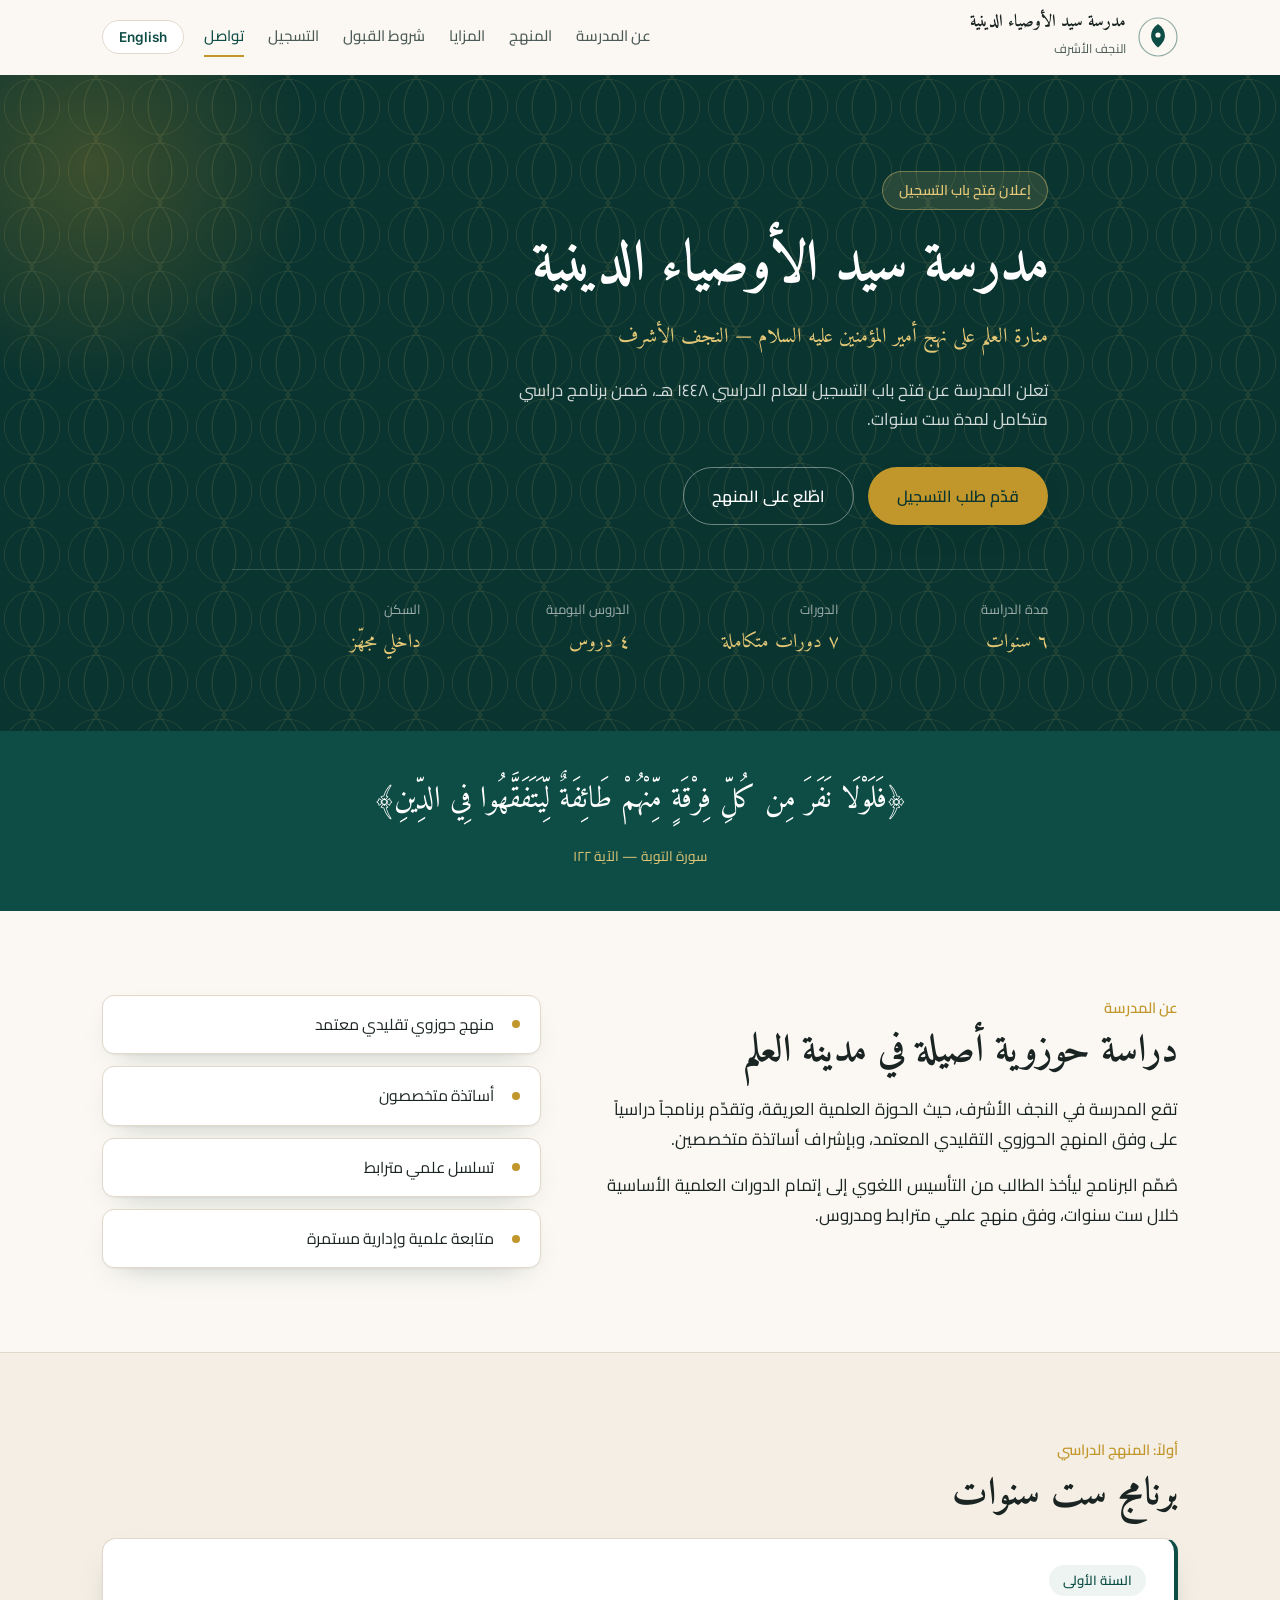
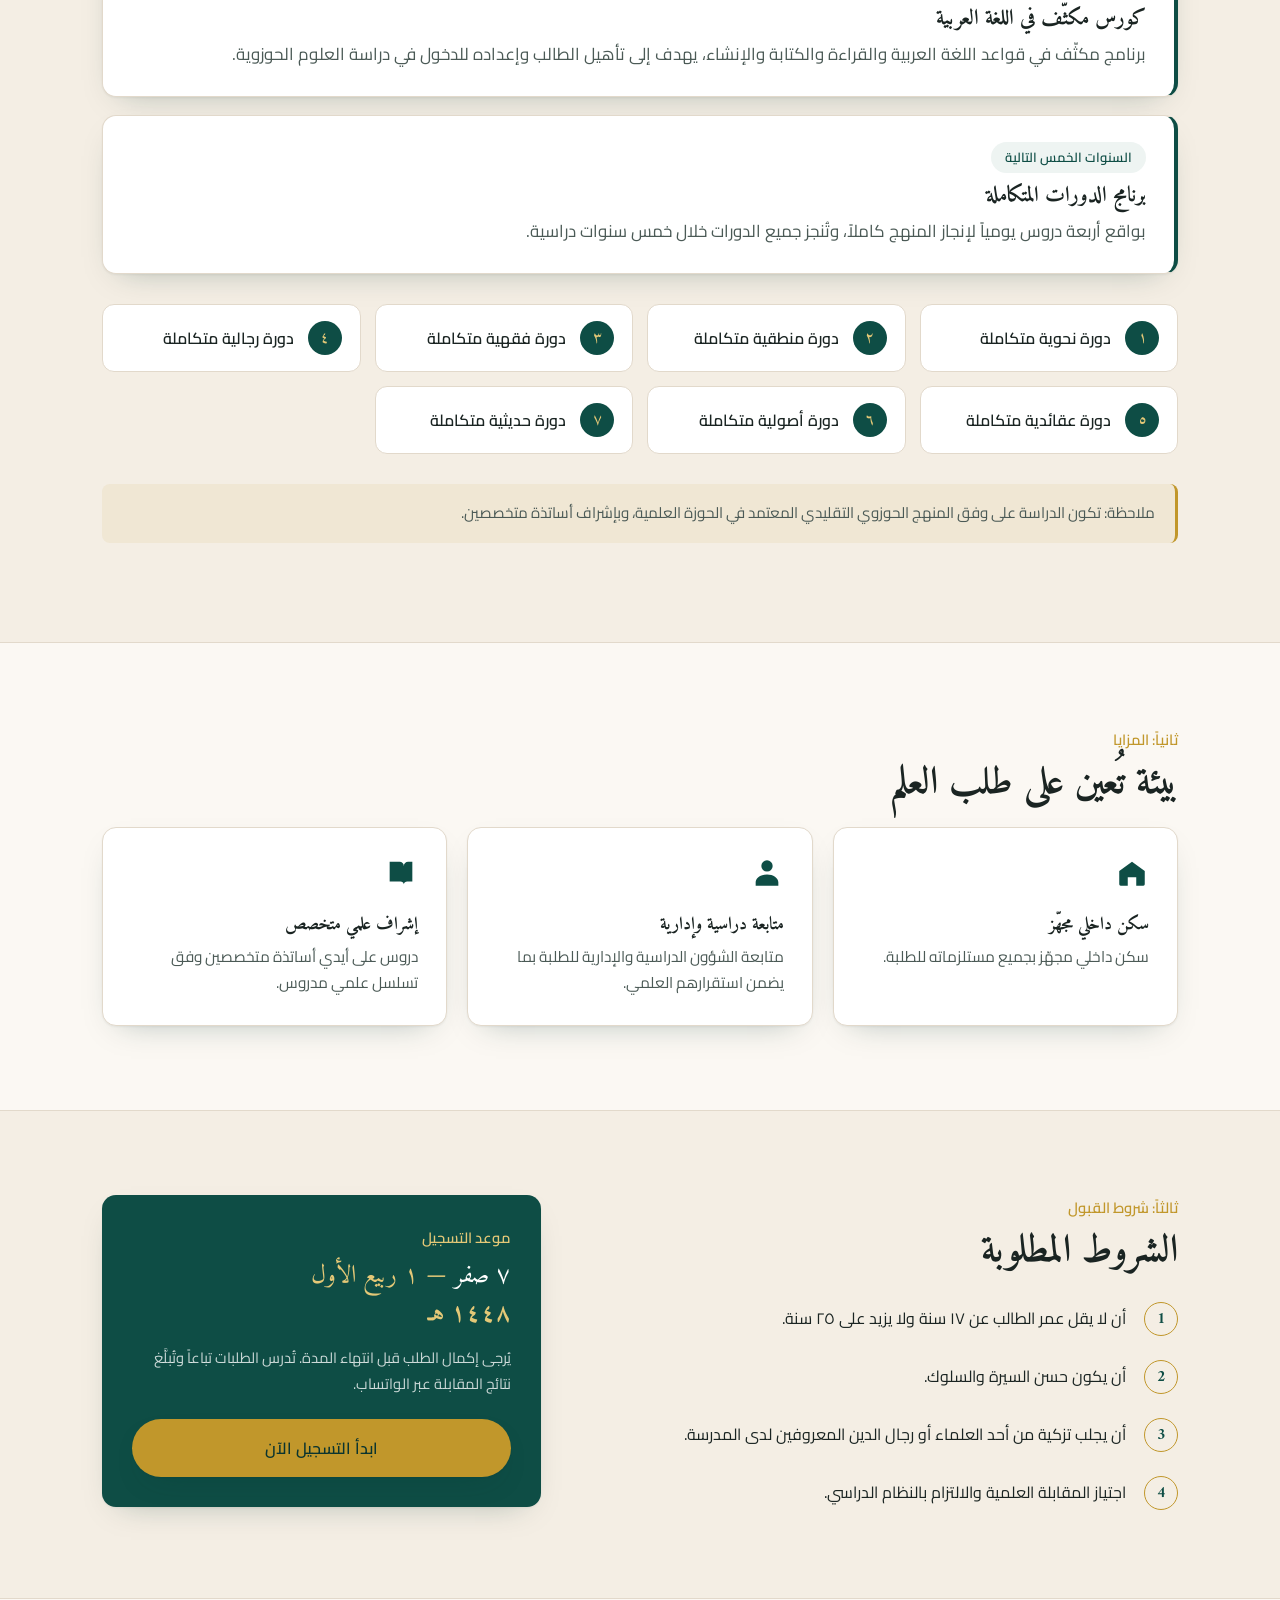
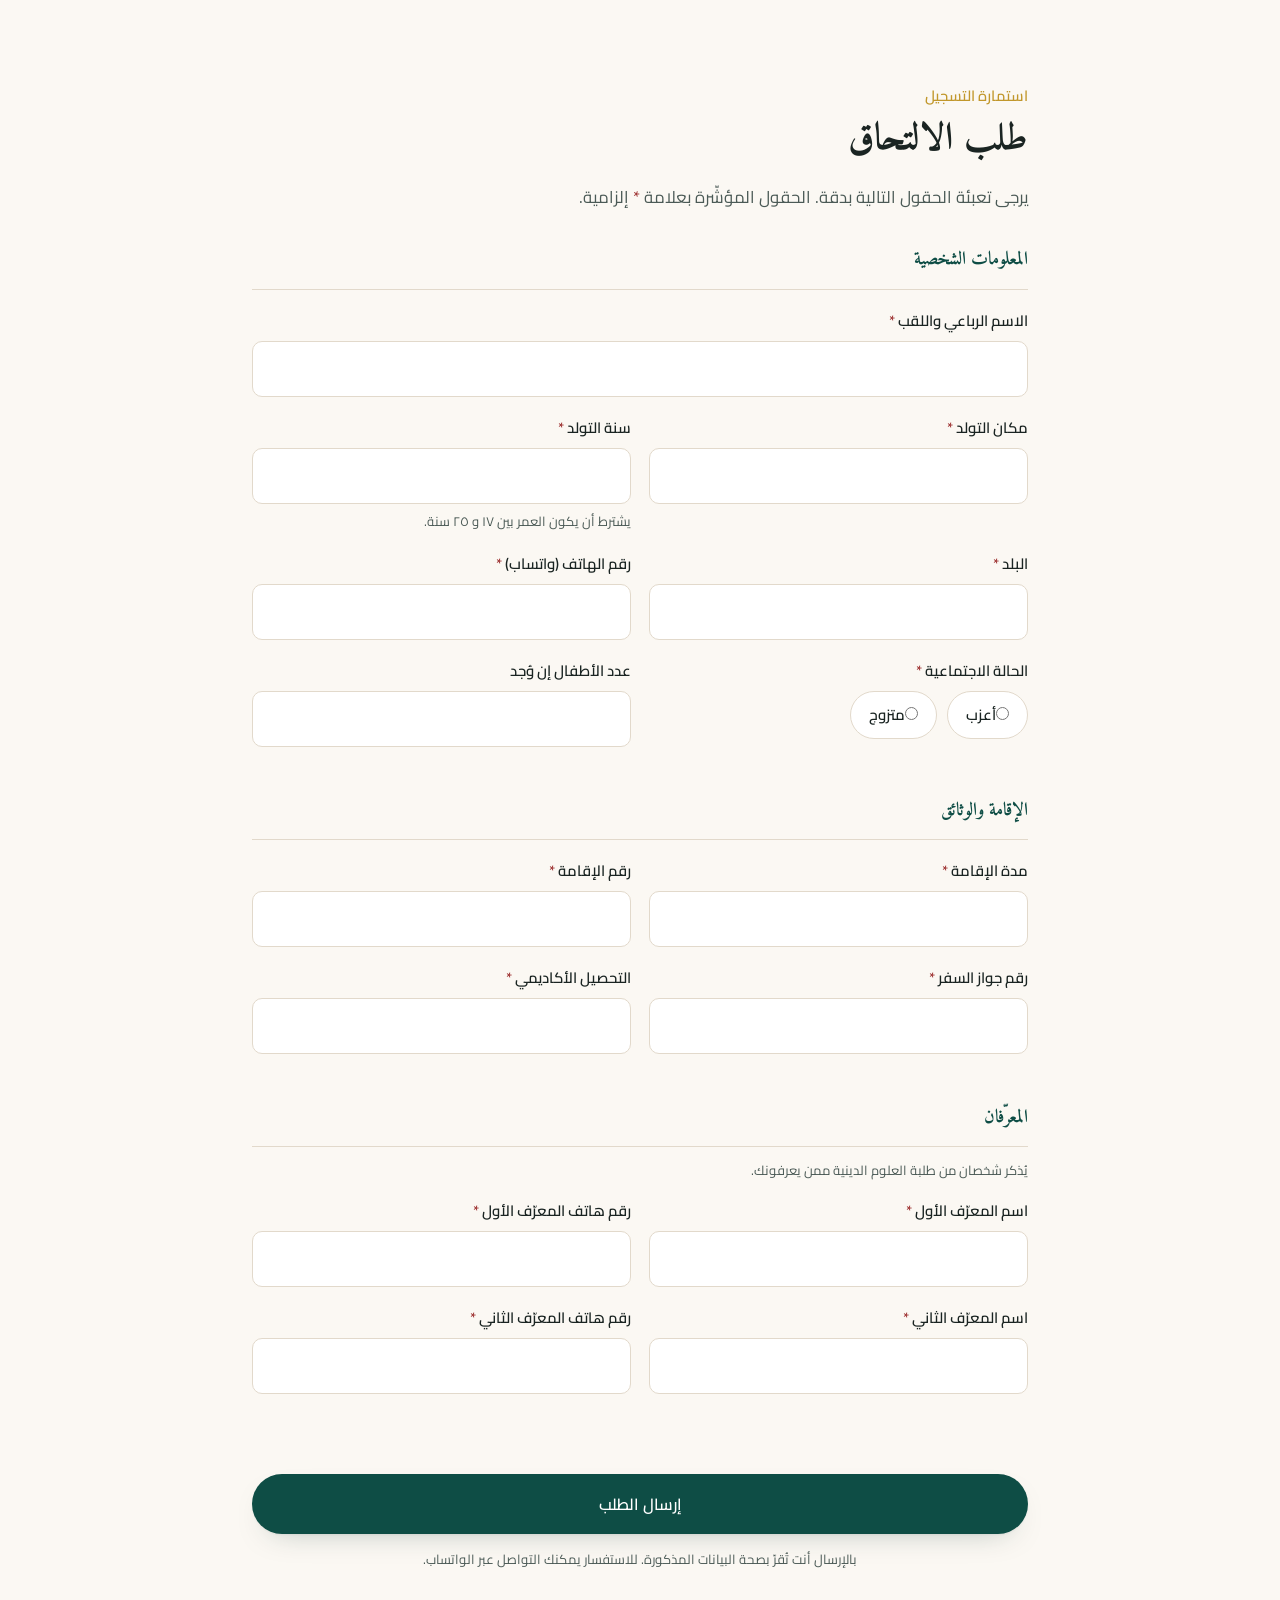
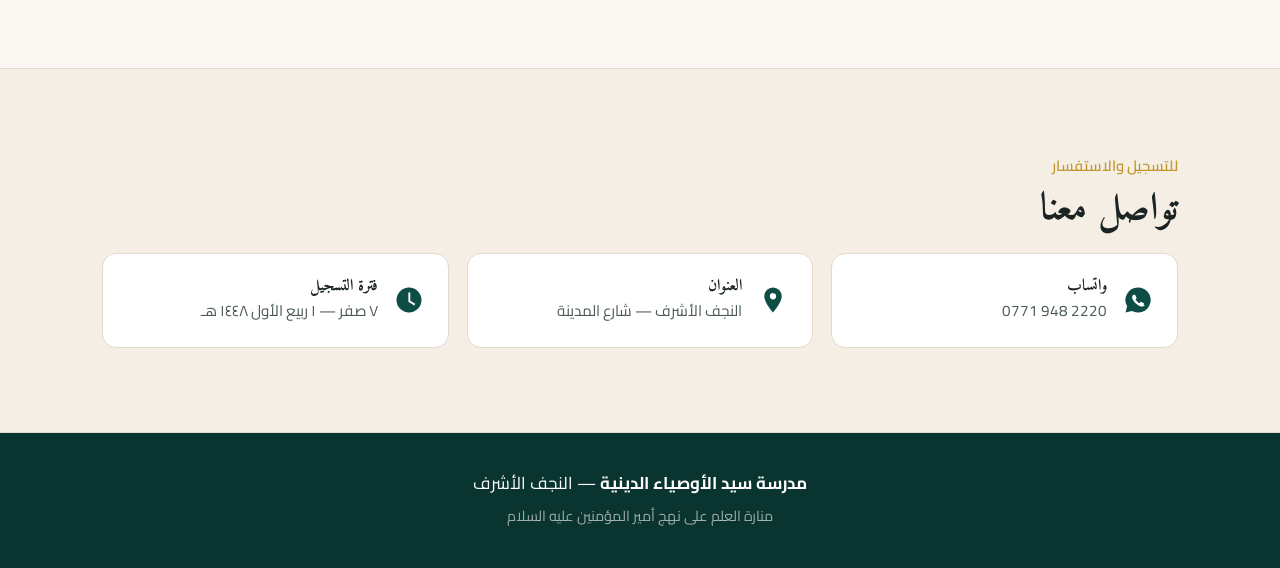
==== index.html @ d54e8b6a "Bilingual site for Sayyid al-Awsiya Religious School Arabic (RTL) by default with an English (LTR) t" ====
<!DOCTYPE html>
<html lang="ar" dir="rtl">
<head>
<meta charset="utf-8">
<meta name="viewport" content="width=device-width, initial-scale=1">
<title>مدرسة سيد الأوصياء الدينية — النجف الأشرف</title>
<meta name="description" content="مدرسة سيد الأوصياء الدينية في النجف الأشرف — فتح باب التسجيل للعام الدراسي 1448 هـ. برنامج حوزوي متكامل لمدة ست سنوات.">
<meta property="og:title" content="مدرسة سيد الأوصياء الدينية — النجف الأشرف">
<meta property="og:description" content="فتح باب التسجيل للعام الدراسي 1448 هـ — برنامج حوزوي متكامل لمدة ست سنوات.">
<meta property="og:type" content="website">
<link rel="icon" href="data:image/svg+xml,%3Csvg xmlns='http://www.w3.org/2000/svg' viewBox='0 0 32 32'%3E%3Crect width='32' height='32' rx='6' fill='%230E4D45'/%3E%3Cpath d='M16 6c3.6 2.4 5.4 5.6 5.4 9.2 0 3.6-2.4 6.6-5.4 8.8-3-2.2-5.4-5.2-5.4-8.8C10.6 11.6 12.4 8.4 16 6z' fill='%23C9A227'/%3E%3C/svg%3E">
<link rel="preconnect" href="https://fonts.googleapis.com">
<link rel="preconnect" href="https://fonts.gstatic.com" crossorigin>
<link href="https://fonts.googleapis.com/css2?family=Amiri:wght@400;700&family=Cairo:wght@300;400;600;700&family=Cormorant+Garamond:wght@400;600;700&family=Inter:wght@300;400;500;600&display=swap" rel="stylesheet">
<link rel="stylesheet" href="assets/styles.css?v=1">
</head>
<body>

<a class="skip-link" href="#main" data-i18n="skip">تخطي إلى المحتوى</a>

<header class="site-header" id="siteHeader">
  <div class="wrap header-inner">
    <a class="brand" href="#top">
      <span class="brand-mark" aria-hidden="true">
        <svg viewBox="0 0 40 40" width="40" height="40"><circle cx="20" cy="20" r="19" fill="none" stroke="currentColor" stroke-width="1.2" opacity=".45"/><path d="M20 7c4.6 3.1 6.9 7.2 6.9 11.8S23.8 27.3 20 30.4c-3.8-3.1-6.9-6.9-6.9-11.6S15.4 10.1 20 7z" fill="currentColor"/><circle cx="20" cy="18" r="2.6" fill="var(--paper)"/></svg>
      </span>
      <span class="brand-text">
        <strong data-i18n="brand">مدرسة سيد الأوصياء الدينية</strong>
        <small data-i18n="brandSub">النجف الأشرف</small>
      </span>
    </a>

    <nav class="site-nav" aria-label="Main">
      <a href="#about" data-i18n="navAbout">عن المدرسة</a>
      <a href="#curriculum" data-i18n="navCurriculum">المنهج</a>
      <a href="#features" data-i18n="navFeatures">المزايا</a>
      <a href="#admission" data-i18n="navAdmission">شروط القبول</a>
      <a href="#apply" data-i18n="navApply">التسجيل</a>
      <a href="#contact" data-i18n="navContact">تواصل</a>
    </nav>

    <div class="header-actions">
      <button id="langToggle" class="lang-toggle" type="button" aria-label="Switch language">English</button>
      <button id="navToggle" class="nav-toggle" type="button" aria-label="Menu" aria-expanded="false">
        <span></span><span></span><span></span>
      </button>
    </div>
  </div>
</header>

<main id="main">

  <!-- ── Hero ─────────────────────────────────────────── -->
  <section class="hero" id="top">
    <div class="hero-pattern" aria-hidden="true"></div>
    <div class="wrap hero-inner">
      <p class="eyebrow" data-i18n="heroEyebrow">إعلان فتح باب التسجيل</p>
      <h1 data-i18n="heroTitle">مدرسة سيد الأوصياء الدينية</h1>
      <p class="hero-sub" data-i18n="heroSub">منارة العلم على نهج أمير المؤمنين عليه السلام — النجف الأشرف</p>
      <p class="hero-lede" data-i18n="heroLede">تعلن المدرسة عن فتح باب التسجيل للعام الدراسي 1448 هـ، ضمن برنامج دراسي متكامل لمدة ست سنوات.</p>
      <div class="hero-cta">
        <a class="btn btn-primary" href="#apply" data-i18n="ctaApply">قدّم طلب التسجيل</a>
        <a class="btn btn-ghost" href="#curriculum" data-i18n="ctaCurriculum">اطّلع على المنهج</a>
      </div>
      <dl class="hero-facts">
        <div><dt data-i18n="factYearsLabel">مدة الدراسة</dt><dd data-i18n="factYears">٦ سنوات</dd></div>
        <div><dt data-i18n="factCoursesLabel">الدورات</dt><dd data-i18n="factCourses">٧ دورات متكاملة</dd></div>
        <div><dt data-i18n="factLessonsLabel">الدروس اليومية</dt><dd data-i18n="factLessons">٤ دروس</dd></div>
        <div><dt data-i18n="factHousingLabel">السكن</dt><dd data-i18n="factHousing">داخلي مجهّز</dd></div>
      </dl>
    </div>
  </section>

  <!-- ── Verse ────────────────────────────────────────── -->
  <section class="verse">
    <div class="wrap">
      <blockquote>
        <p class="ayah" dir="rtl" lang="ar">﴿فَلَوْلَا نَفَرَ مِن كُلِّ فِرْقَةٍ مِّنْهُمْ طَائِفَةٌ لِّيَتَفَقَّهُوا فِي الدِّينِ﴾</p>
        <p class="ayah-trans" data-i18n="verseTrans"></p>
        <cite data-i18n="verseCite">سورة التوبة — الآية ١٢٢</cite>
      </blockquote>
    </div>
  </section>

  <!-- ── About ────────────────────────────────────────── -->
  <section id="about" class="section">
    <div class="wrap grid-2">
      <div>
        <p class="section-eyebrow" data-i18n="aboutEyebrow">عن المدرسة</p>
        <h2 data-i18n="aboutTitle">دراسة حوزوية أصيلة في مدينة العلم</h2>
        <p data-i18n="aboutP1">تقع المدرسة في النجف الأشرف، حيث الحوزة العلمية العريقة، وتقدّم برنامجاً دراسياً على وفق المنهج الحوزوي التقليدي المعتمد، وبإشراف أساتذة متخصصين.</p>
        <p data-i18n="aboutP2">صُمّم البرنامج ليأخذ الطالب من التأسيس اللغوي إلى إتمام الدورات العلمية الأساسية خلال ست سنوات، وفق منهج علمي مترابط ومدروس.</p>
      </div>
      <ul class="pill-list">
        <li data-i18n="aboutPill1">منهج حوزوي تقليدي معتمد</li>
        <li data-i18n="aboutPill2">أساتذة متخصصون</li>
        <li data-i18n="aboutPill3">تسلسل علمي مترابط</li>
        <li data-i18n="aboutPill4">متابعة علمية وإدارية مستمرة</li>
      </ul>
    </div>
  </section>

  <!-- ── Curriculum ───────────────────────────────────── -->
  <section id="curriculum" class="section section-alt">
    <div class="wrap">
      <p class="section-eyebrow" data-i18n="currEyebrow">أولاً: المنهج الدراسي</p>
      <h2 data-i18n="currTitle">برنامج ست سنوات</h2>

      <div class="year-card">
        <span class="year-badge" data-i18n="year1Badge">السنة الأولى</span>
        <h3 data-i18n="year1Title">كورس مكثّف في اللغة العربية</h3>
        <p data-i18n="year1Body">برنامج مكثّف في قواعد اللغة العربية والقراءة والكتابة والإنشاء، يهدف إلى تأهيل الطالب وإعداده للدخول في دراسة العلوم الحوزوية.</p>
      </div>

      <div class="year-card">
        <span class="year-badge" data-i18n="year25Badge">السنوات الخمس التالية</span>
        <h3 data-i18n="year25Title">برنامج الدورات المتكاملة</h3>
        <p data-i18n="year25Body">بواقع أربعة دروس يومياً لإنجاز المنهج كاملاً، وتُنجز جميع الدورات خلال خمس سنوات دراسية.</p>
      </div>

      <ol class="course-grid">
        <li><span class="num">١</span><h4 data-i18n="course1">دورة نحوية متكاملة</h4></li>
        <li><span class="num">٢</span><h4 data-i18n="course2">دورة منطقية متكاملة</h4></li>
        <li><span class="num">٣</span><h4 data-i18n="course3">دورة فقهية متكاملة</h4></li>
        <li><span class="num">٤</span><h4 data-i18n="course4">دورة رجالية متكاملة</h4></li>
        <li><span class="num">٥</span><h4 data-i18n="course5">دورة عقائدية متكاملة</h4></li>
        <li><span class="num">٦</span><h4 data-i18n="course6">دورة أصولية متكاملة</h4></li>
        <li><span class="num">٧</span><h4 data-i18n="course7">دورة حديثية متكاملة</h4></li>
      </ol>

      <p class="note" data-i18n="currNote">ملاحظة: تكون الدراسة على وفق المنهج الحوزوي التقليدي المعتمد في الحوزة العلمية، وبإشراف أساتذة متخصصين.</p>
    </div>
  </section>

  <!-- ── Features ─────────────────────────────────────── -->
  <section id="features" class="section">
    <div class="wrap">
      <p class="section-eyebrow" data-i18n="featEyebrow">ثانياً: المزايا</p>
      <h2 data-i18n="featTitle">بيئة تُعين على طلب العلم</h2>
      <div class="feature-grid">
        <article class="feature">
          <svg viewBox="0 0 24 24" aria-hidden="true"><path d="M3 10.5 12 4l9 6.5V20a1 1 0 0 1-1 1h-5v-6H9v6H4a1 1 0 0 1-1-1z"/></svg>
          <h3 data-i18n="feat1Title">سكن داخلي مجهّز</h3>
          <p data-i18n="feat1Body">سكن داخلي مجهّز بجميع مستلزماته للطلبة.</p>
        </article>
        <article class="feature">
          <svg viewBox="0 0 24 24" aria-hidden="true"><path d="M12 3a4 4 0 1 1 0 8 4 4 0 0 1 0-8zm0 10c4.4 0 8 2.5 8 5.5V21H4v-2.5C4 15.5 7.6 13 12 13z"/></svg>
          <h3 data-i18n="feat2Title">متابعة دراسية وإدارية</h3>
          <p data-i18n="feat2Body">متابعة الشؤون الدراسية والإدارية للطلبة بما يضمن استقرارهم العلمي.</p>
        </article>
        <article class="feature">
          <svg viewBox="0 0 24 24" aria-hidden="true"><path d="M4 4h7a3 3 0 0 1 3 3v13a2.5 2.5 0 0 0-2.5-2H4zm16 0h-3a3 3 0 0 0-3 3v13a2.5 2.5 0 0 1 2.5-2H20z"/></svg>
          <h3 data-i18n="feat3Title">إشراف علمي متخصص</h3>
          <p data-i18n="feat3Body">دروس على أيدي أساتذة متخصصين وفق تسلسل علمي مدروس.</p>
        </article>
      </div>
    </div>
  </section>

  <!-- ── Admission ────────────────────────────────────── -->
  <section id="admission" class="section section-alt">
    <div class="wrap grid-2">
      <div>
        <p class="section-eyebrow" data-i18n="admEyebrow">ثالثاً: شروط القبول</p>
        <h2 data-i18n="admTitle">الشروط المطلوبة</h2>
        <ol class="req-list">
          <li data-i18n="req1">أن لا يقل عمر الطالب عن ١٧ سنة ولا يزيد على ٢٥ سنة.</li>
          <li data-i18n="req2">أن يكون حسن السيرة والسلوك.</li>
          <li data-i18n="req3">أن يجلب تزكية من أحد العلماء أو رجال الدين المعروفين لدى المدرسة.</li>
          <li data-i18n="req4">اجتياز المقابلة العلمية والالتزام بالنظام الدراسي.</li>
        </ol>
      </div>
      <aside class="date-card">
        <p class="section-eyebrow" data-i18n="dateEyebrow">موعد التسجيل</p>
        <p class="date-range"><span data-i18n="dateFrom">٧ صفر</span> <em data-i18n="dateTo">— ١ ربيع الأول</em> <strong data-i18n="dateYear">١٤٤٨ هـ</strong></p>
        <p class="date-note" data-i18n="dateNote">يُرجى إكمال الطلب قبل انتهاء المدة. تُدرس الطلبات تباعاً وتُبلَّغ نتائج المقابلة عبر الواتساب.</p>
        <a class="btn btn-primary btn-block" href="#apply" data-i18n="ctaApply2">ابدأ التسجيل الآن</a>
      </aside>
    </div>
  </section>

  <!-- ── Apply ────────────────────────────────────────── -->
  <section id="apply" class="section">
    <div class="wrap narrow">
      <p class="section-eyebrow" data-i18n="applyEyebrow">استمارة التسجيل</p>
      <h2 data-i18n="applyTitle">طلب الالتحاق</h2>
      <p class="lede" data-i18n="applyLede">يرجى تعبئة الحقول التالية بدقة. الحقول المؤشّرة بعلامة <span aria-hidden="true">*</span> إلزامية.</p>

      <form id="applyForm" novalidate>
        <fieldset>
          <legend data-i18n="fsPersonal">المعلومات الشخصية</legend>
          <div class="field">
            <label for="f_name" data-i18n="lblName">الاسم الرباعي واللقب <span class="req">*</span></label>
            <input id="f_name" name="entry.1626171286" type="text" required autocomplete="name">
            <p class="err" data-err></p>
          </div>
          <div class="row">
            <div class="field">
              <label for="f_birthplace" data-i18n="lblBirthplace">مكان التولد <span class="req">*</span></label>
              <input id="f_birthplace" name="entry.615586237" type="text" required>
              <p class="err" data-err></p>
            </div>
            <div class="field">
              <label for="f_birthyear" data-i18n="lblBirthyear">سنة التولد <span class="req">*</span></label>
              <input id="f_birthyear" name="entry.1002684952" type="text" inputmode="numeric" required>
              <p class="hint" data-i18n="hintAge">يشترط أن يكون العمر بين ١٧ و ٢٥ سنة.</p>
              <p class="err" data-err></p>
            </div>
          </div>
          <div class="row">
            <div class="field">
              <label for="f_country" data-i18n="lblCountry">البلد <span class="req">*</span></label>
              <input id="f_country" name="entry.1969650934" type="text" required autocomplete="country-name">
              <p class="err" data-err></p>
            </div>
            <div class="field">
              <label for="f_phone" data-i18n="lblPhone">رقم الهاتف (واتساب) <span class="req">*</span></label>
              <input id="f_phone" name="entry.1898730539" type="tel" required autocomplete="tel" dir="ltr">
              <p class="err" data-err></p>
            </div>
          </div>
          <div class="row">
            <div class="field">
              <span class="label" data-i18n="lblMarital">الحالة الاجتماعية <span class="req">*</span></span>
              <div class="choices" role="radiogroup" aria-labelledby="f_marital_lbl">
                <label class="choice"><input type="radio" name="entry.1906618117" value="اعزب" required><span data-i18n="optSingle">أعزب</span></label>
                <label class="choice"><input type="radio" name="entry.1906618117" value="متزوج"><span data-i18n="optMarried">متزوج</span></label>
              </div>
              <p class="err" data-err></p>
            </div>
            <div class="field">
              <label for="f_children" data-i18n="lblChildren">عدد الأطفال إن وُجد</label>
              <input id="f_children" name="entry.457932636" type="text" inputmode="numeric">
            </div>
          </div>
        </fieldset>

        <fieldset>
          <legend data-i18n="fsResidence">الإقامة والوثائق</legend>
          <div class="row">
            <div class="field">
              <label for="f_resdur" data-i18n="lblResDuration">مدة الإقامة <span class="req">*</span></label>
              <input id="f_resdur" name="entry.792268296" type="text" required>
              <p class="err" data-err></p>
            </div>
            <div class="field">
              <label for="f_resnum" data-i18n="lblResNumber">رقم الإقامة <span class="req">*</span></label>
              <input id="f_resnum" name="entry.1139343288" type="text" required dir="ltr">
              <p class="err" data-err></p>
            </div>
          </div>
          <div class="row">
            <div class="field">
              <label for="f_passport" data-i18n="lblPassport">رقم جواز السفر <span class="req">*</span></label>
              <input id="f_passport" name="entry.1068263183" type="text" required dir="ltr">
              <p class="err" data-err></p>
            </div>
            <div class="field">
              <label for="f_academic" data-i18n="lblAcademic">التحصيل الأكاديمي <span class="req">*</span></label>
              <input id="f_academic" name="entry.2005157771" type="text" required>
              <p class="err" data-err></p>
            </div>
          </div>
        </fieldset>

        <fieldset>
          <legend data-i18n="fsRefs">المعرّفان</legend>
          <p class="hint block" data-i18n="refsHint">يُذكر شخصان من طلبة العلوم الدينية ممن يعرفونك.</p>
          <div class="row">
            <div class="field">
              <label for="f_ref1" data-i18n="lblRef1">اسم المعرّف الأول <span class="req">*</span></label>
              <input id="f_ref1" name="entry.68488186" type="text" required>
              <p class="err" data-err></p>
            </div>
            <div class="field">
              <label for="f_ref1p" data-i18n="lblRef1Phone">رقم هاتف المعرّف الأول <span class="req">*</span></label>
              <input id="f_ref1p" name="entry.569017037" type="tel" required dir="ltr">
              <p class="err" data-err></p>
            </div>
          </div>
          <div class="row">
            <div class="field">
              <label for="f_ref2" data-i18n="lblRef2">اسم المعرّف الثاني <span class="req">*</span></label>
              <input id="f_ref2" name="entry.1679801755" type="text" required>
              <p class="err" data-err></p>
            </div>
            <div class="field">
              <label for="f_ref2p" data-i18n="lblRef2Phone">رقم هاتف المعرّف الثاني <span class="req">*</span></label>
              <input id="f_ref2p" name="entry.1694902936" type="tel" required dir="ltr">
              <p class="err" data-err></p>
            </div>
          </div>
        </fieldset>

        <p class="form-status" id="formStatus" role="status" aria-live="polite"></p>
        <button class="btn btn-primary btn-block" type="submit" id="submitBtn" data-i18n="submit">إرسال الطلب</button>
        <p class="fine" data-i18n="formFine">بالإرسال أنت تُقرّ بصحة البيانات المذكورة. للاستفسار يمكنك التواصل عبر الواتساب.</p>
      </form>

      <div class="success-card" id="successCard" hidden>
        <svg viewBox="0 0 24 24" aria-hidden="true"><path d="M9 16.2 4.8 12l-1.4 1.4L9 19 21 7l-1.4-1.4z"/></svg>
        <h3 data-i18n="successTitle">تم استلام طلبك</h3>
        <p data-i18n="successBody">شكراً لك. سيتم التواصل معك عبر الواتساب بخصوص موعد المقابلة العلمية.</p>
        <a class="btn btn-ghost" id="againBtn" href="#apply" data-i18n="successAgain">إرسال طلب آخر</a>
      </div>
    </div>
  </section>

  <!-- ── Contact ──────────────────────────────────────── -->
  <section id="contact" class="section section-alt">
    <div class="wrap">
      <p class="section-eyebrow" data-i18n="contactEyebrow">للتسجيل والاستفسار</p>
      <h2 data-i18n="contactTitle">تواصل معنا</h2>
      <div class="contact-grid">
        <a class="contact-card" href="https://wa.me/9647719482220" target="_blank" rel="noopener">
          <svg viewBox="0 0 24 24" aria-hidden="true"><path d="M12 2a10 10 0 0 0-8.7 15L2 22l5.2-1.3A10 10 0 1 0 12 2zm5.5 14c-.2.6-1.2 1.2-1.7 1.2-.5.1-1 .1-1.6-.1a12 12 0 0 1-6.4-5.6c-.5-.9-.5-1.7-.4-2.3.1-.5.5-1 .8-1.2.2-.2.5-.2.7-.2h.5c.2 0 .4 0 .6.5l.8 1.8c.1.2 0 .4-.1.6l-.4.5c-.1.2-.3.3-.1.6.6 1 1.5 1.9 2.6 2.5.3.2.5.1.6 0l.6-.7c.2-.2.3-.2.6-.1l1.7.8c.3.1.4.3.4.5s0 .8-.2 1.2z"/></svg>
          <div>
            <h3 data-i18n="contactWaTitle">واتساب</h3>
            <p dir="ltr">0771 948 2220</p>
          </div>
        </a>
        <div class="contact-card">
          <svg viewBox="0 0 24 24" aria-hidden="true"><path d="M12 2a7 7 0 0 0-7 7c0 5 7 13 7 13s7-8 7-13a7 7 0 0 0-7-7zm0 9.5A2.5 2.5 0 1 1 12 6.5a2.5 2.5 0 0 1 0 5z"/></svg>
          <div>
            <h3 data-i18n="contactAddrTitle">العنوان</h3>
            <p data-i18n="contactAddr">النجف الأشرف — شارع المدينة</p>
          </div>
        </div>
        <div class="contact-card">
          <svg viewBox="0 0 24 24" aria-hidden="true"><path d="M12 2a10 10 0 1 0 0 20 10 10 0 0 0 0-20zm1 10.6 4 2.4-.8 1.3-4.7-2.8V6h1.5z"/></svg>
          <div>
            <h3 data-i18n="contactHoursTitle">فترة التسجيل</h3>
            <p data-i18n="contactHours">٧ صفر — ١ ربيع الأول ١٤٤٨ هـ</p>
          </div>
        </div>
      </div>
    </div>
  </section>
</main>

<footer class="site-footer">
  <div class="wrap footer-inner">
    <p><strong data-i18n="brand">مدرسة سيد الأوصياء الدينية</strong> — <span data-i18n="brandSub">النجف الأشرف</span></p>
    <p class="muted" data-i18n="footerNote">منارة العلم على نهج أمير المؤمنين عليه السلام</p>
  </div>
</footer>

<script src="assets/i18n.js?v=1"></script>
<script src="assets/app.js?v=1"></script>
</body>
</html>
---- assets/styles.css ----
/* ── Tokens ─────────────────────────────────────────── */
:root{
  --green-900:#0A342F;
  --green-800:#0E4D45;
  --green-700:#146055;
  --green-50:#EEF4F2;
  --gold:#C1972B;
  --gold-soft:#E4C877;
  --paper:#FBF8F3;
  --paper-2:#F4EEE4;
  --ink:#1A2422;
  --ink-2:#4B5A56;
  --line:#E2D9CB;
  --danger:#9B2C2C;

  --wrap:1120px;
  --radius:14px;
  --shadow:0 1px 2px rgba(26,36,34,.05),0 12px 32px -18px rgba(10,52,47,.35);

  --font-ar-display:'Amiri',Georgia,serif;
  --font-ar-body:'Cairo',system-ui,sans-serif;
  --font-en-display:'Cormorant Garamond',Georgia,serif;
  --font-en-body:'Inter',system-ui,sans-serif;

  --font-display:var(--font-ar-display);
  --font-body:var(--font-ar-body);
}
html[lang="en"]{ --font-display:var(--font-en-display); --font-body:var(--font-en-body); }

*,*::before,*::after{ box-sizing:border-box; }
html{ scroll-behavior:smooth; scroll-padding-top:86px; }
body{
  margin:0; background:var(--paper); color:var(--ink);
  font-family:var(--font-body); font-size:17px; line-height:1.75;
  -webkit-font-smoothing:antialiased;
}
html[lang="en"] body{ font-size:16.5px; line-height:1.7; }
img,svg{ max-width:100%; }
h1,h2,h3,h4{ font-family:var(--font-display); line-height:1.25; margin:0 0 .5em; font-weight:700; }
h1{ font-size:clamp(2.1rem,5.2vw,3.6rem); letter-spacing:-.01em; }
h2{ font-size:clamp(1.6rem,3.4vw,2.4rem); }
h3{ font-size:1.2rem; }
p{ margin:0 0 1em; }
a{ color:var(--green-700); }

.wrap{ width:100%; max-width:var(--wrap); margin-inline:auto; padding-inline:22px; }
.wrap.narrow{ max-width:820px; }
.section{ padding:84px 0; }
.section-alt{ background:var(--paper-2); border-block:1px solid var(--line); }
.grid-2{ display:grid; gap:44px; grid-template-columns:1.15fr .85fr; align-items:start; }
.skip-link{ position:absolute; inset-inline-start:-9999px; }
.skip-link:focus{ inset-inline-start:12px; top:12px; background:#fff; padding:10px 16px; z-index:99; border-radius:8px; }

.section-eyebrow{
  font-size:.78rem; letter-spacing:.14em; text-transform:uppercase;
  color:var(--gold); font-weight:600; margin-bottom:.5em;
}
html[dir="rtl"] .section-eyebrow{ letter-spacing:0; font-size:.92rem; text-transform:none; }
.lede{ font-size:1.05rem; color:var(--ink-2); }
.note{
  margin-top:30px; padding:16px 20px; background:rgba(193,151,43,.09);
  border-inline-start:3px solid var(--gold); border-radius:8px;
  font-size:.95rem; color:var(--ink-2);
}

/* ── Buttons ────────────────────────────────────────── */
.btn{
  display:inline-flex; align-items:center; justify-content:center; gap:8px;
  padding:14px 28px; border-radius:999px; border:1px solid transparent;
  font-family:var(--font-body); font-size:1rem; font-weight:600;
  text-decoration:none; cursor:pointer; transition:.18s ease;
}
.btn-primary{ background:var(--green-800); color:#fff; box-shadow:var(--shadow); }
.btn-primary:hover{ background:var(--green-700); transform:translateY(-1px); }
.btn-ghost{ border-color:var(--green-800); color:var(--green-800); background:transparent; }
.btn-ghost:hover{ background:var(--green-800); color:#fff; }
.btn-block{ width:100%; }
.btn:disabled{ opacity:.6; cursor:not-allowed; transform:none; }

/* ── Header ─────────────────────────────────────────── */
.site-header{
  position:sticky; top:0; z-index:50;
  background:rgba(251,248,243,.9); backdrop-filter:blur(12px);
  border-bottom:1px solid transparent; transition:.25s ease;
}
.site-header.scrolled{ border-bottom-color:var(--line); box-shadow:0 8px 24px -20px rgba(10,52,47,.5); }
.header-inner{ display:flex; align-items:center; gap:20px; min-height:74px; }
.brand{ display:flex; align-items:center; gap:12px; text-decoration:none; color:var(--green-800); }
.brand-mark{ display:grid; place-items:center; flex:none; }
.brand-text strong{ display:block; font-family:var(--font-display); font-size:1.06rem; color:var(--ink); line-height:1.3; }
.brand-text small{ color:var(--ink-2); font-size:.78rem; }

.site-nav{ display:flex; gap:24px; margin-inline-start:auto; }
.site-nav a{
  color:var(--ink-2); text-decoration:none; font-size:.94rem; font-weight:500;
  padding:6px 0; border-bottom:2px solid transparent; transition:.15s;
}
.site-nav a:hover,.site-nav a.active{ color:var(--green-800); border-bottom-color:var(--gold); }

.header-actions{ display:flex; align-items:center; gap:10px; }
.lang-toggle{
  border:1px solid var(--line); background:#fff; color:var(--green-800);
  padding:8px 16px; border-radius:999px; cursor:pointer; font-weight:600;
  font-size:.85rem; font-family:var(--font-en-body); transition:.15s;
}
.lang-toggle:hover{ border-color:var(--green-800); background:var(--green-50); }
.nav-toggle{ display:none; flex-direction:column; gap:5px; background:none; border:0; padding:8px; cursor:pointer; }
.nav-toggle span{ width:22px; height:2px; background:var(--ink); border-radius:2px; transition:.2s; }

/* ── Hero ───────────────────────────────────────────── */
.hero{ position:relative; overflow:hidden; background:var(--green-900); color:#fff; padding:96px 0 72px; }
.hero-pattern{
  position:absolute; inset:0; opacity:.14; pointer-events:none;
  background-image:
    radial-gradient(circle at 50% 50%, transparent 60%, var(--gold-soft) 61%, transparent 63%),
    radial-gradient(circle at 0% 50%, transparent 60%, var(--gold-soft) 61%, transparent 63%),
    radial-gradient(circle at 100% 50%, transparent 60%, var(--gold-soft) 61%, transparent 63%);
  background-size:64px 64px;
}
.hero::after{
  content:""; position:absolute; inset-inline-end:-140px; top:-140px;
  width:460px; height:460px; border-radius:50%;
  background:radial-gradient(circle, rgba(193,151,43,.28), transparent 68%);
}
.hero-inner{ position:relative; z-index:1; max-width:860px; }
.eyebrow{
  display:inline-block; padding:6px 16px; border-radius:999px;
  background:rgba(228,200,119,.14); border:1px solid rgba(228,200,119,.4);
  color:var(--gold-soft); font-size:.88rem; font-weight:600; margin-bottom:20px;
}
.hero h1{ color:#fff; margin-bottom:.3em; }
.hero-sub{ font-size:clamp(1.05rem,2.2vw,1.3rem); color:var(--gold-soft); font-family:var(--font-display); margin-bottom:1em; }
.hero-lede{ font-size:1.05rem; color:rgba(255,255,255,.82); max-width:62ch; }
.hero-cta{ display:flex; flex-wrap:wrap; gap:14px; margin:32px 0 44px; }
.hero .btn-primary{ background:var(--gold); color:var(--green-900); }
.hero .btn-primary:hover{ background:var(--gold-soft); }
.hero .btn-ghost{ border-color:rgba(255,255,255,.4); color:#fff; }
.hero .btn-ghost:hover{ background:#fff; color:var(--green-900); border-color:#fff; }

.hero-facts{ display:grid; grid-template-columns:repeat(4,1fr); gap:20px; margin:0; padding-top:28px; border-top:1px solid rgba(255,255,255,.16); }
.hero-facts div{ min-width:0; }
.hero-facts dt{ font-size:.82rem; color:rgba(255,255,255,.6); margin-bottom:4px; }
.hero-facts dd{ margin:0; font-family:var(--font-display); font-size:1.22rem; color:var(--gold-soft); }

/* ── Verse ──────────────────────────────────────────── */
.verse{ background:var(--green-800); color:#fff; padding:40px 0; text-align:center; }
.verse blockquote{ margin:0; }
.ayah{ font-family:'Amiri',serif; font-size:clamp(1.3rem,3vw,1.9rem); line-height:1.9; margin:0 0 .4em; color:#fff; }
.ayah-trans{ font-size:.98rem; color:rgba(255,255,255,.8); max-width:60ch; margin:0 auto .5em; }
.ayah-trans:empty{ display:none; }
.verse cite{ font-style:normal; font-size:.86rem; color:var(--gold-soft); }

/* ── About ──────────────────────────────────────────── */
.pill-list{ list-style:none; margin:0; padding:0; display:grid; gap:12px; }
.pill-list li{
  background:#fff; border:1px solid var(--line); border-radius:12px;
  padding:15px 20px; font-size:.98rem; box-shadow:var(--shadow);
  position:relative; padding-inline-start:46px;
}
.pill-list li::before{
  content:""; position:absolute; inset-inline-start:20px; top:50%; margin-top:-4px;
  width:8px; height:8px; border-radius:50%; background:var(--gold);
}

/* ── Curriculum ─────────────────────────────────────── */
.year-card{
  background:#fff; border:1px solid var(--line); border-radius:var(--radius);
  padding:26px 28px; margin-bottom:18px; box-shadow:var(--shadow);
  border-inline-start:4px solid var(--green-800);
}
.year-badge{
  display:inline-block; background:var(--green-50); color:var(--green-800);
  padding:4px 14px; border-radius:999px; font-size:.82rem; font-weight:600; margin-bottom:10px;
}
.year-card h3{ margin-bottom:.35em; font-size:1.35rem; }
.year-card p{ margin:0; color:var(--ink-2); }

.course-grid{ list-style:none; margin:30px 0 0; padding:0; display:grid; gap:14px; grid-template-columns:repeat(auto-fill,minmax(240px,1fr)); counter-reset:c; }
.course-grid li{
  display:flex; align-items:center; gap:14px; background:#fff;
  border:1px solid var(--line); border-radius:12px; padding:16px 18px; transition:.18s;
}
.course-grid li:hover{ border-color:var(--gold); transform:translateY(-2px); box-shadow:var(--shadow); }
.course-grid .num{
  flex:none; width:34px; height:34px; display:grid; place-items:center;
  border-radius:50%; background:var(--green-800); color:var(--gold-soft);
  font-family:var(--font-ar-display); font-size:1rem;
}
.course-grid h4{ margin:0; font-size:1rem; font-family:var(--font-body); font-weight:600; }

/* ── Features ───────────────────────────────────────── */
.feature-grid{ display:grid; gap:20px; grid-template-columns:repeat(auto-fit,minmax(260px,1fr)); margin-top:12px; }
.feature{ background:#fff; border:1px solid var(--line); border-radius:var(--radius); padding:28px; box-shadow:var(--shadow); }
.feature svg{ width:34px; height:34px; fill:var(--green-800); margin-bottom:14px; }
.feature h3{ font-size:1.12rem; margin-bottom:.4em; }
.feature p{ margin:0; color:var(--ink-2); font-size:.96rem; }

/* ── Admission ──────────────────────────────────────── */
.req-list{ margin:0; padding:0; list-style:none; counter-reset:r; display:grid; gap:14px; }
.req-list li{
  position:relative; padding-inline-start:52px; padding-block:8px;
  counter-increment:r; font-size:1rem;
}
.req-list li::before{
  counter-increment:none; content:counter(r);
  position:absolute; inset-inline-start:0; top:6px;
  width:34px; height:34px; display:grid; place-items:center;
  border-radius:50%; border:1.5px solid var(--gold); color:var(--green-800);
  font-family:var(--font-display); font-weight:700;
}
.date-card{ background:var(--green-800); color:#fff; border-radius:var(--radius); padding:30px; box-shadow:var(--shadow); }
.date-card .section-eyebrow{ color:var(--gold-soft); }
.date-range{ font-family:var(--font-display); font-size:1.55rem; line-height:1.5; margin-bottom:.5em; }
.date-range em{ font-style:normal; color:var(--gold-soft); }
.date-range strong{ display:block; color:var(--gold-soft); }
.date-note{ font-size:.92rem; color:rgba(255,255,255,.78); }
.date-card .btn-primary{ background:var(--gold); color:var(--green-900); margin-top:8px; }
.date-card .btn-primary:hover{ background:var(--gold-soft); }

/* ── Form ───────────────────────────────────────────── */
form{ margin-top:32px; }
fieldset{ border:0; margin:0 0 30px; padding:0; }
legend{
  font-family:var(--font-display); font-size:1.15rem; font-weight:700; color:var(--green-800);
  padding:0 0 12px; margin-bottom:18px; width:100%; border-bottom:1px solid var(--line);
}
.row{ display:grid; gap:18px; grid-template-columns:1fr 1fr; }
.field{ margin-bottom:18px; min-width:0; }
.field label,.field .label{ display:block; font-size:.93rem; font-weight:600; margin-bottom:7px; color:var(--ink); }
.req{ color:var(--danger); }
.field input[type=text],.field input[type=tel]{
  width:100%; padding:12px 14px; border:1px solid var(--line); border-radius:10px;
  background:#fff; font-family:var(--font-body); font-size:1rem; color:var(--ink); transition:.15s;
}
.field input:focus{ outline:none; border-color:var(--green-700); box-shadow:0 0 0 3px rgba(20,96,85,.14); }
.field input.invalid{ border-color:var(--danger); }
.hint{ font-size:.82rem; color:var(--ink-2); margin:6px 0 0; }
.hint.block{ margin:-6px 0 16px; }
.err{ font-size:.82rem; color:var(--danger); margin:6px 0 0; min-height:0; display:none; }
.err.show{ display:block; }

.choices{ display:flex; gap:10px; flex-wrap:wrap; }
.choice{
  display:inline-flex; align-items:center; gap:8px; cursor:pointer;
  border:1px solid var(--line); background:#fff; border-radius:999px;
  padding:10px 18px; font-size:.95rem; font-weight:500; margin:0; transition:.15s;
}
.choice input{ accent-color:var(--green-800); margin:0; }
.choice:has(input:checked){ border-color:var(--green-800); background:var(--green-50); }

.form-status{ font-size:.92rem; margin:0 0 14px; min-height:1.2em; }
.form-status.error{ color:var(--danger); }
.fine{ font-size:.82rem; color:var(--ink-2); text-align:center; margin-top:14px; }

.success-card{
  margin-top:32px; text-align:center; background:#fff; border:1px solid var(--line);
  border-radius:var(--radius); padding:44px 30px; box-shadow:var(--shadow);
}
.success-card svg{ width:56px; height:56px; fill:var(--green-800); margin-bottom:10px; }
.success-card p{ color:var(--ink-2); }

/* ── Contact ────────────────────────────────────────── */
.contact-grid{ display:grid; gap:18px; grid-template-columns:repeat(auto-fit,minmax(250px,1fr)); margin-top:12px; }
.contact-card{
  display:flex; align-items:center; gap:16px; background:#fff; border:1px solid var(--line);
  border-radius:var(--radius); padding:22px 24px; text-decoration:none; color:inherit; transition:.18s;
}
a.contact-card:hover{ border-color:var(--green-800); transform:translateY(-2px); box-shadow:var(--shadow); }
.contact-card svg{ width:30px; height:30px; fill:var(--green-800); flex:none; }
.contact-card h3{ font-size:1rem; margin:0 0 2px; }
.contact-card p{ margin:0; color:var(--ink-2); font-size:.95rem; }

/* ── Footer ─────────────────────────────────────────── */
.site-footer{ background:var(--green-900); color:#fff; padding:36px 0; text-align:center; }
.site-footer p{ margin:0 0 4px; }
.site-footer .muted{ color:rgba(255,255,255,.6); font-size:.9rem; }

/* ── Responsive ─────────────────────────────────────── */
@media (max-width:900px){
  .grid-2{ grid-template-columns:1fr; }
  .hero-facts{ grid-template-columns:repeat(2,1fr); }
}
@media (max-width:760px){
  .nav-toggle{ display:flex; }
  .site-nav{
    position:absolute; inset-inline:0; top:100%; flex-direction:column; gap:0;
    background:var(--paper); border-bottom:1px solid var(--line);
    padding:8px 22px 18px; display:none;
  }
  .site-nav.open{ display:flex; }
  .site-nav a{ padding:12px 0; border-bottom:1px solid var(--line); }
  .header-actions{ margin-inline-start:auto; }
  .section{ padding:60px 0; }
  .hero{ padding:64px 0 52px; }
  .row{ grid-template-columns:1fr; gap:0; }
}
@media (prefers-reduced-motion:reduce){
  *{ transition:none !important; scroll-behavior:auto !important; }
}
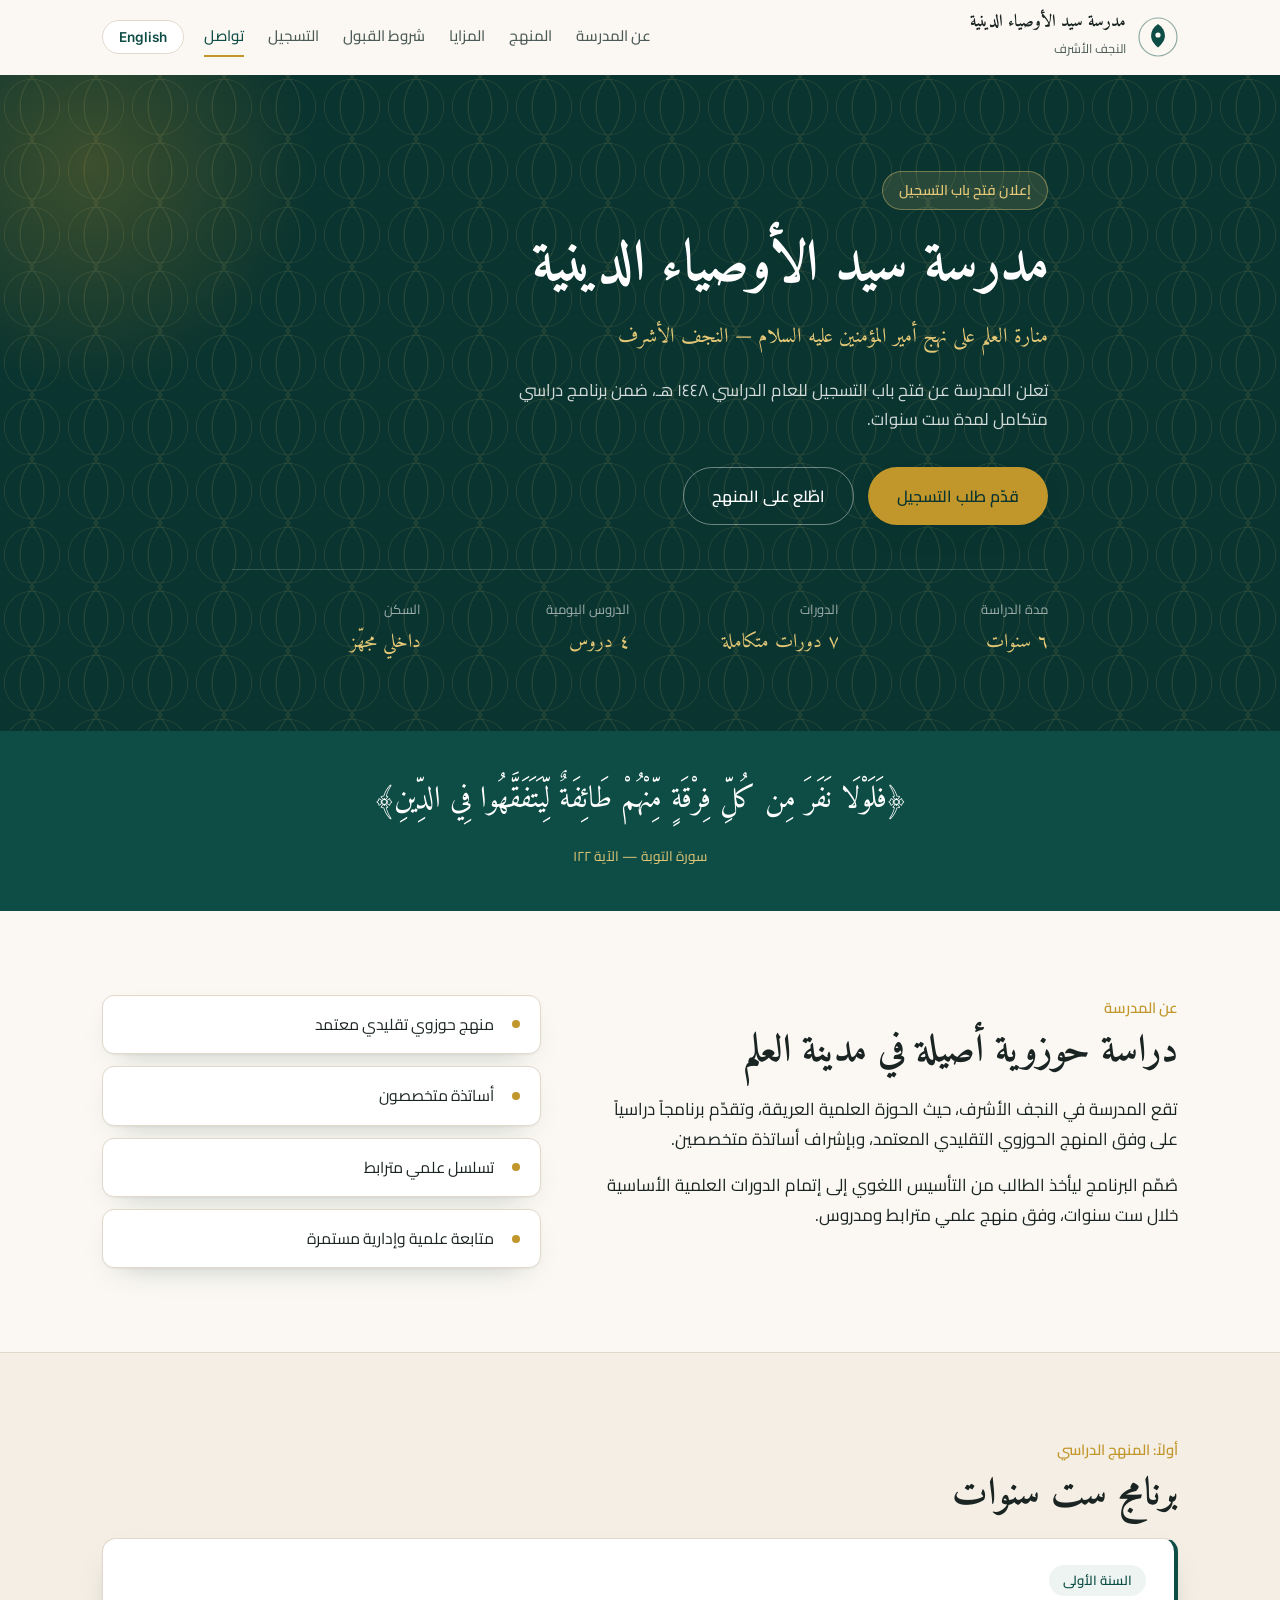
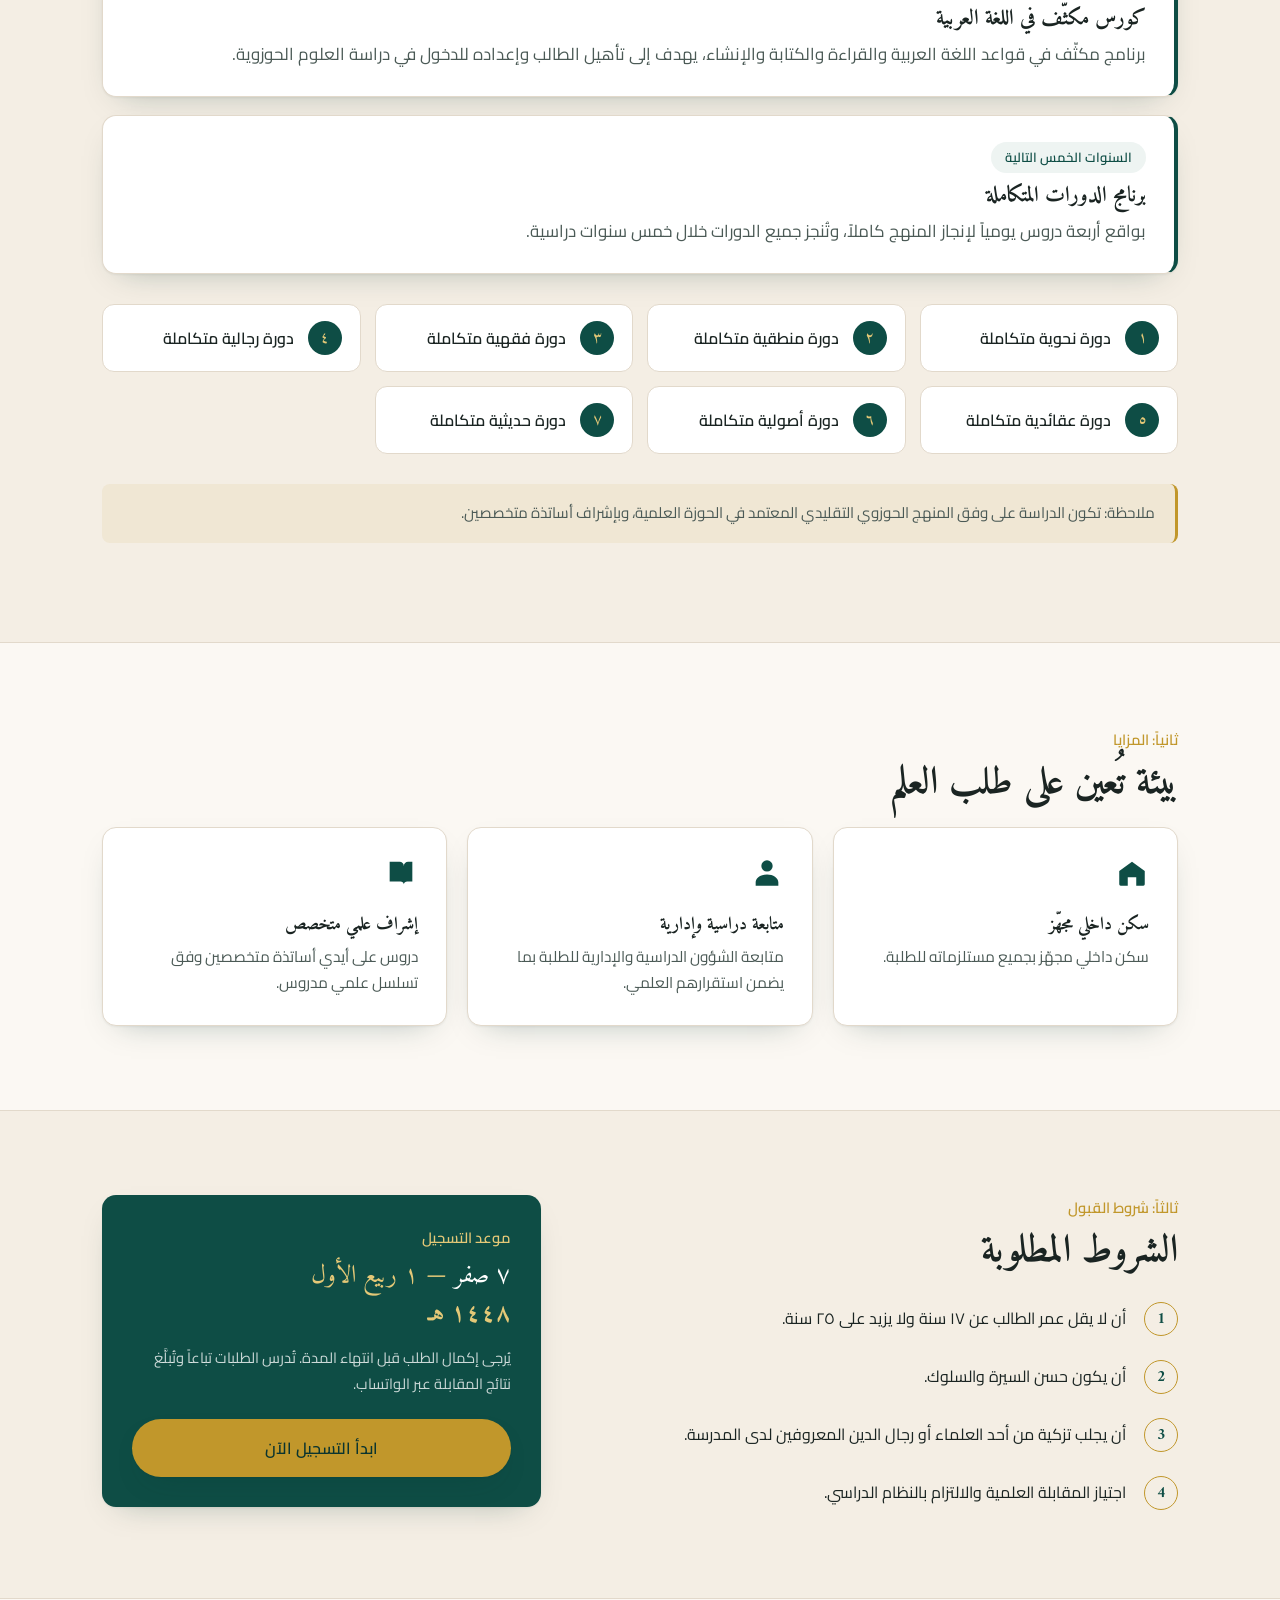
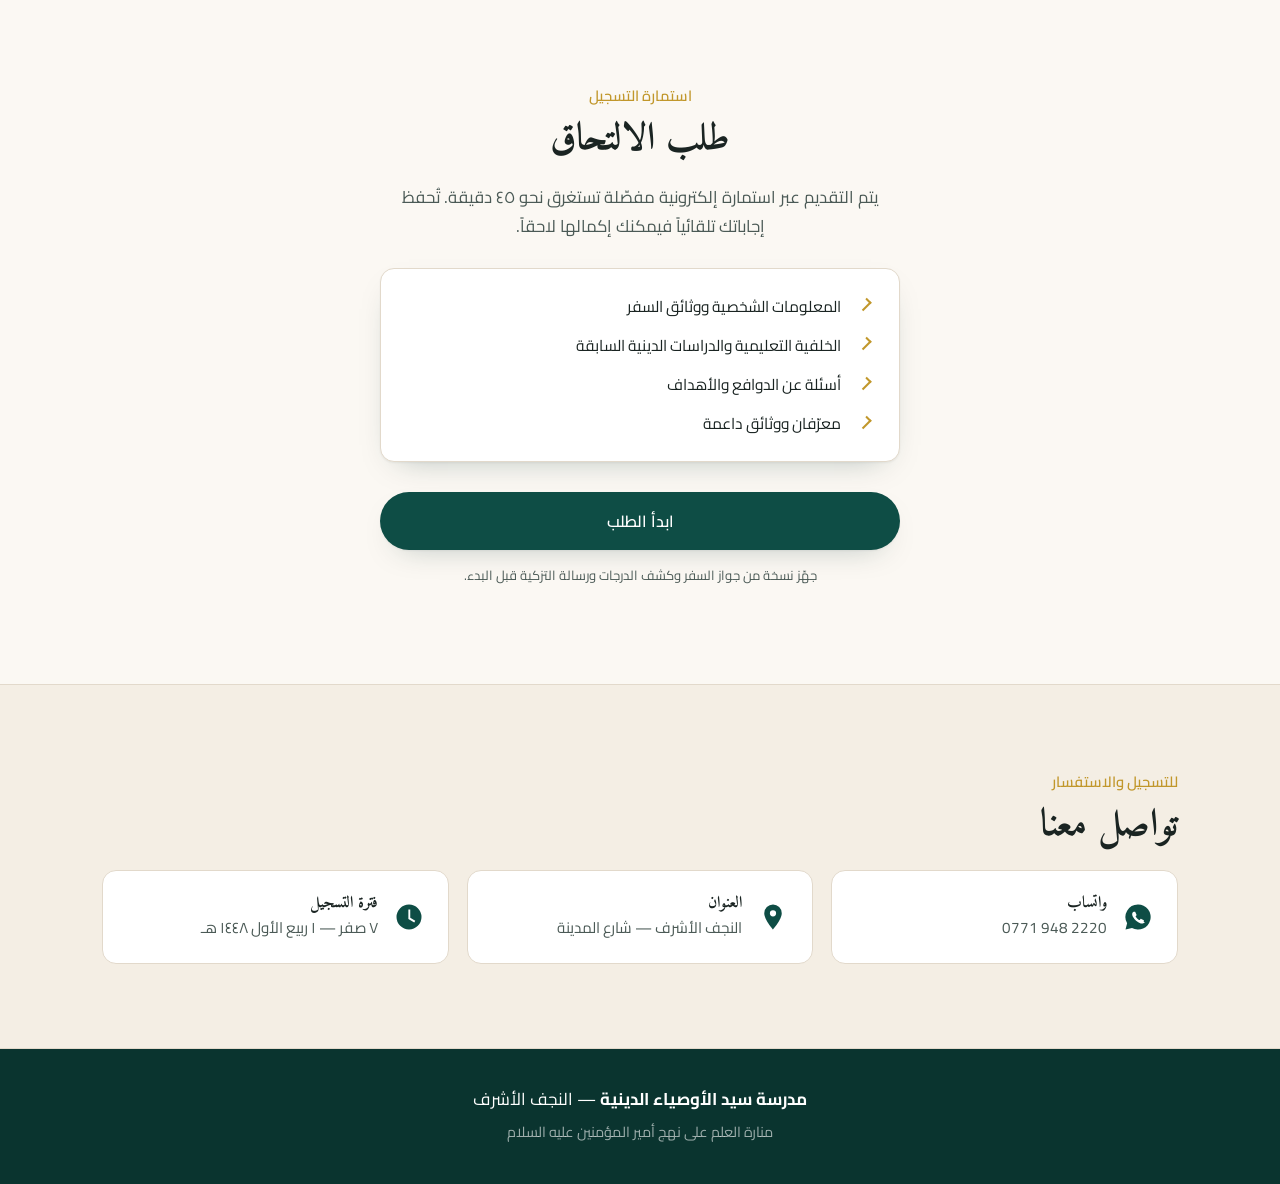
==== commit f3265535: "Replace Google Form with self-hosted hawza application The new application follows the Najaf Retreat" ====
--- a/index.html
+++ b/index.html
@@ -12,7 +12,7 @@
 <link rel="preconnect" href="https://fonts.googleapis.com">
 <link rel="preconnect" href="https://fonts.gstatic.com" crossorigin>
 <link href="https://fonts.googleapis.com/css2?family=Amiri:wght@400;700&family=Cairo:wght@300;400;600;700&family=Cormorant+Garamond:wght@400;600;700&family=Inter:wght@300;400;500;600&display=swap" rel="stylesheet">
-<link rel="stylesheet" href="assets/styles.css?v=1">
+<link rel="stylesheet" href="assets/styles.css?v=2">
 </head>
 <body>
 
@@ -181,128 +181,18 @@
 
   <!-- ── Apply ────────────────────────────────────────── -->
   <section id="apply" class="section">
-    <div class="wrap narrow">
+    <div class="wrap narrow apply-cta">
       <p class="section-eyebrow" data-i18n="applyEyebrow">استمارة التسجيل</p>
       <h2 data-i18n="applyTitle">طلب الالتحاق</h2>
-      <p class="lede" data-i18n="applyLede">يرجى تعبئة الحقول التالية بدقة. الحقول المؤشّرة بعلامة <span aria-hidden="true">*</span> إلزامية.</p>
-
-      <form id="applyForm" novalidate>
-        <fieldset>
-          <legend data-i18n="fsPersonal">المعلومات الشخصية</legend>
-          <div class="field">
-            <label for="f_name" data-i18n="lblName">الاسم الرباعي واللقب <span class="req">*</span></label>
-            <input id="f_name" name="entry.1626171286" type="text" required autocomplete="name">
-            <p class="err" data-err></p>
-          </div>
-          <div class="row">
-            <div class="field">
-              <label for="f_birthplace" data-i18n="lblBirthplace">مكان التولد <span class="req">*</span></label>
-              <input id="f_birthplace" name="entry.615586237" type="text" required>
-              <p class="err" data-err></p>
-            </div>
-            <div class="field">
-              <label for="f_birthyear" data-i18n="lblBirthyear">سنة التولد <span class="req">*</span></label>
-              <input id="f_birthyear" name="entry.1002684952" type="text" inputmode="numeric" required>
-              <p class="hint" data-i18n="hintAge">يشترط أن يكون العمر بين ١٧ و ٢٥ سنة.</p>
-              <p class="err" data-err></p>
-            </div>
-          </div>
-          <div class="row">
-            <div class="field">
-              <label for="f_country" data-i18n="lblCountry">البلد <span class="req">*</span></label>
-              <input id="f_country" name="entry.1969650934" type="text" required autocomplete="country-name">
-              <p class="err" data-err></p>
-            </div>
-            <div class="field">
-              <label for="f_phone" data-i18n="lblPhone">رقم الهاتف (واتساب) <span class="req">*</span></label>
-              <input id="f_phone" name="entry.1898730539" type="tel" required autocomplete="tel" dir="ltr">
-              <p class="err" data-err></p>
-            </div>
-          </div>
-          <div class="row">
-            <div class="field">
-              <span class="label" data-i18n="lblMarital">الحالة الاجتماعية <span class="req">*</span></span>
-              <div class="choices" role="radiogroup" aria-labelledby="f_marital_lbl">
-                <label class="choice"><input type="radio" name="entry.1906618117" value="اعزب" required><span data-i18n="optSingle">أعزب</span></label>
-                <label class="choice"><input type="radio" name="entry.1906618117" value="متزوج"><span data-i18n="optMarried">متزوج</span></label>
-              </div>
-              <p class="err" data-err></p>
-            </div>
-            <div class="field">
-              <label for="f_children" data-i18n="lblChildren">عدد الأطفال إن وُجد</label>
-              <input id="f_children" name="entry.457932636" type="text" inputmode="numeric">
-            </div>
-          </div>
-        </fieldset>
-
-        <fieldset>
-          <legend data-i18n="fsResidence">الإقامة والوثائق</legend>
-          <div class="row">
-            <div class="field">
-              <label for="f_resdur" data-i18n="lblResDuration">مدة الإقامة <span class="req">*</span></label>
-              <input id="f_resdur" name="entry.792268296" type="text" required>
-              <p class="err" data-err></p>
-            </div>
-            <div class="field">
-              <label for="f_resnum" data-i18n="lblResNumber">رقم الإقامة <span class="req">*</span></label>
-              <input id="f_resnum" name="entry.1139343288" type="text" required dir="ltr">
-              <p class="err" data-err></p>
-            </div>
-          </div>
-          <div class="row">
-            <div class="field">
-              <label for="f_passport" data-i18n="lblPassport">رقم جواز السفر <span class="req">*</span></label>
-              <input id="f_passport" name="entry.1068263183" type="text" required dir="ltr">
-              <p class="err" data-err></p>
-            </div>
-            <div class="field">
-              <label for="f_academic" data-i18n="lblAcademic">التحصيل الأكاديمي <span class="req">*</span></label>
-              <input id="f_academic" name="entry.2005157771" type="text" required>
-              <p class="err" data-err></p>
-            </div>
-          </div>
-        </fieldset>
-
-        <fieldset>
-          <legend data-i18n="fsRefs">المعرّفان</legend>
-          <p class="hint block" data-i18n="refsHint">يُذكر شخصان من طلبة العلوم الدينية ممن يعرفونك.</p>
-          <div class="row">
-            <div class="field">
-              <label for="f_ref1" data-i18n="lblRef1">اسم المعرّف الأول <span class="req">*</span></label>
-              <input id="f_ref1" name="entry.68488186" type="text" required>
-              <p class="err" data-err></p>
-            </div>
-            <div class="field">
-              <label for="f_ref1p" data-i18n="lblRef1Phone">رقم هاتف المعرّف الأول <span class="req">*</span></label>
-              <input id="f_ref1p" name="entry.569017037" type="tel" required dir="ltr">
-              <p class="err" data-err></p>
-            </div>
-          </div>
-          <div class="row">
-            <div class="field">
-              <label for="f_ref2" data-i18n="lblRef2">اسم المعرّف الثاني <span class="req">*</span></label>
-              <input id="f_ref2" name="entry.1679801755" type="text" required>
-              <p class="err" data-err></p>
-            </div>
-            <div class="field">
-              <label for="f_ref2p" data-i18n="lblRef2Phone">رقم هاتف المعرّف الثاني <span class="req">*</span></label>
-              <input id="f_ref2p" name="entry.1694902936" type="tel" required dir="ltr">
-              <p class="err" data-err></p>
-            </div>
-          </div>
-        </fieldset>
-
-        <p class="form-status" id="formStatus" role="status" aria-live="polite"></p>
-        <button class="btn btn-primary btn-block" type="submit" id="submitBtn" data-i18n="submit">إرسال الطلب</button>
-        <p class="fine" data-i18n="formFine">بالإرسال أنت تُقرّ بصحة البيانات المذكورة. للاستفسار يمكنك التواصل عبر الواتساب.</p>
-      </form>
-
-      <div class="success-card" id="successCard" hidden>
-        <svg viewBox="0 0 24 24" aria-hidden="true"><path d="M9 16.2 4.8 12l-1.4 1.4L9 19 21 7l-1.4-1.4z"/></svg>
-        <h3 data-i18n="successTitle">تم استلام طلبك</h3>
-        <p data-i18n="successBody">شكراً لك. سيتم التواصل معك عبر الواتساب بخصوص موعد المقابلة العلمية.</p>
-        <a class="btn btn-ghost" id="againBtn" href="#apply" data-i18n="successAgain">إرسال طلب آخر</a>
-      </div>
+      <p class="lede" data-i18n="applyLede"></p>
+      <ul class="apply-checklist">
+        <li data-i18n="applyItem1"></li>
+        <li data-i18n="applyItem2"></li>
+        <li data-i18n="applyItem3"></li>
+        <li data-i18n="applyItem4"></li>
+      </ul>
+      <a class="btn btn-primary btn-block" href="apply/" data-i18n="applyStart"></a>
+      <p class="fine" data-i18n="applyFine"></p>
     </div>
   </section>
 
@@ -345,7 +235,7 @@
   </div>
 </footer>
 
-<script src="assets/i18n.js?v=1"></script>
-<script src="assets/app.js?v=1"></script>
+<script src="assets/i18n.js?v=2"></script>
+<script src="assets/app.js?v=2"></script>
 </body>
 </html>
--- a/assets/styles.css
+++ b/assets/styles.css
@@ -259,6 +259,25 @@
 .success-card svg{ width:56px; height:56px; fill:var(--green-800); margin-bottom:10px; }
 .success-card p{ color:var(--ink-2); }
 
+/* ── Apply call-to-action ───────────────────────────── */
+.apply-cta{ text-align:center; }
+.apply-cta .lede{ max-width:58ch; margin-inline:auto; }
+.apply-checklist{
+  list-style:none; margin:26px auto 30px; padding:24px 28px; max-width:520px;
+  background:#fff; border:1px solid var(--line); border-radius:var(--radius);
+  box-shadow:var(--shadow); text-align:start;
+}
+.apply-checklist li{
+  position:relative; padding-inline-start:30px; margin-bottom:12px; font-size:.97rem;
+}
+.apply-checklist li:last-child{ margin-bottom:0; }
+.apply-checklist li::before{
+  content:""; position:absolute; inset-inline-start:0; top:.55em;
+  width:12px; height:7px; border-inline-start:2px solid var(--gold);
+  border-bottom:2px solid var(--gold); transform:rotate(-45deg);
+}
+.apply-cta .btn-block{ max-width:520px; margin-inline:auto; }
+
 /* ── Contact ────────────────────────────────────────── */
 .contact-grid{ display:grid; gap:18px; grid-template-columns:repeat(auto-fit,minmax(250px,1fr)); margin-top:12px; }
 .contact-card{
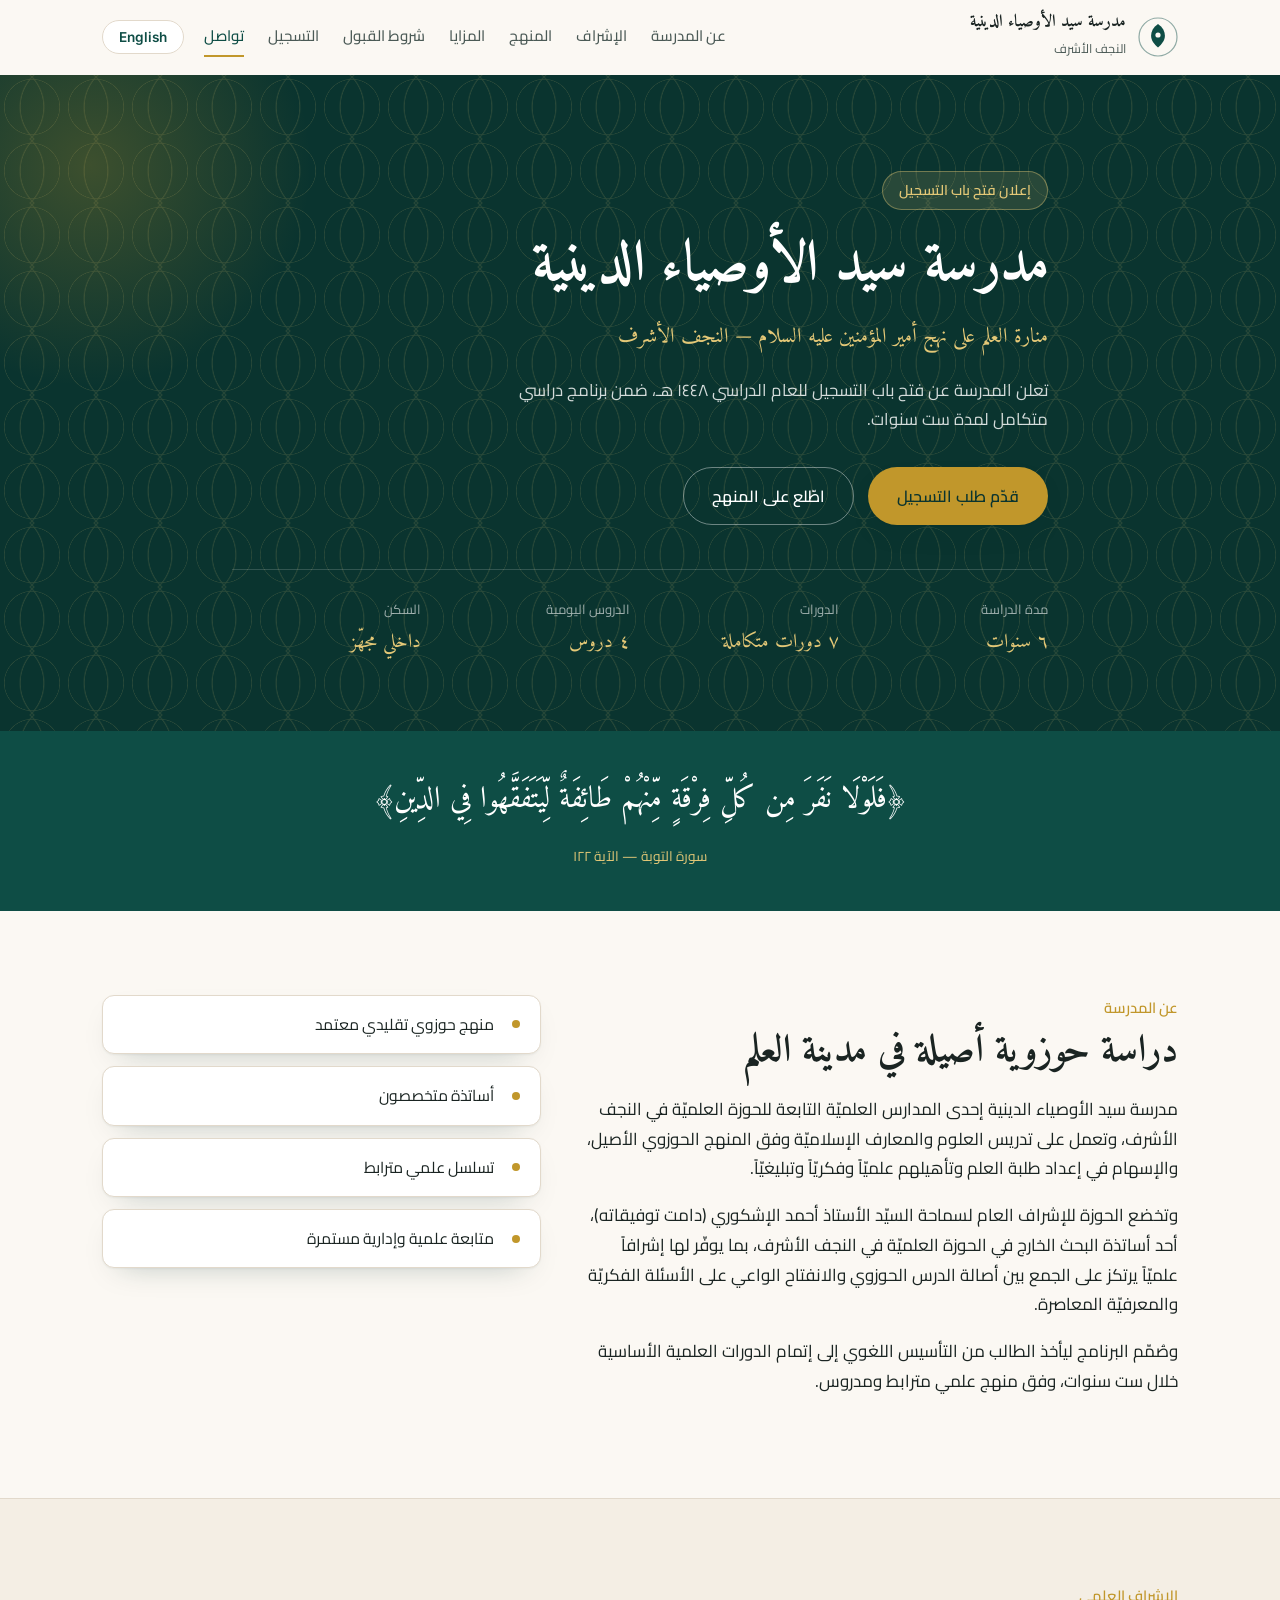
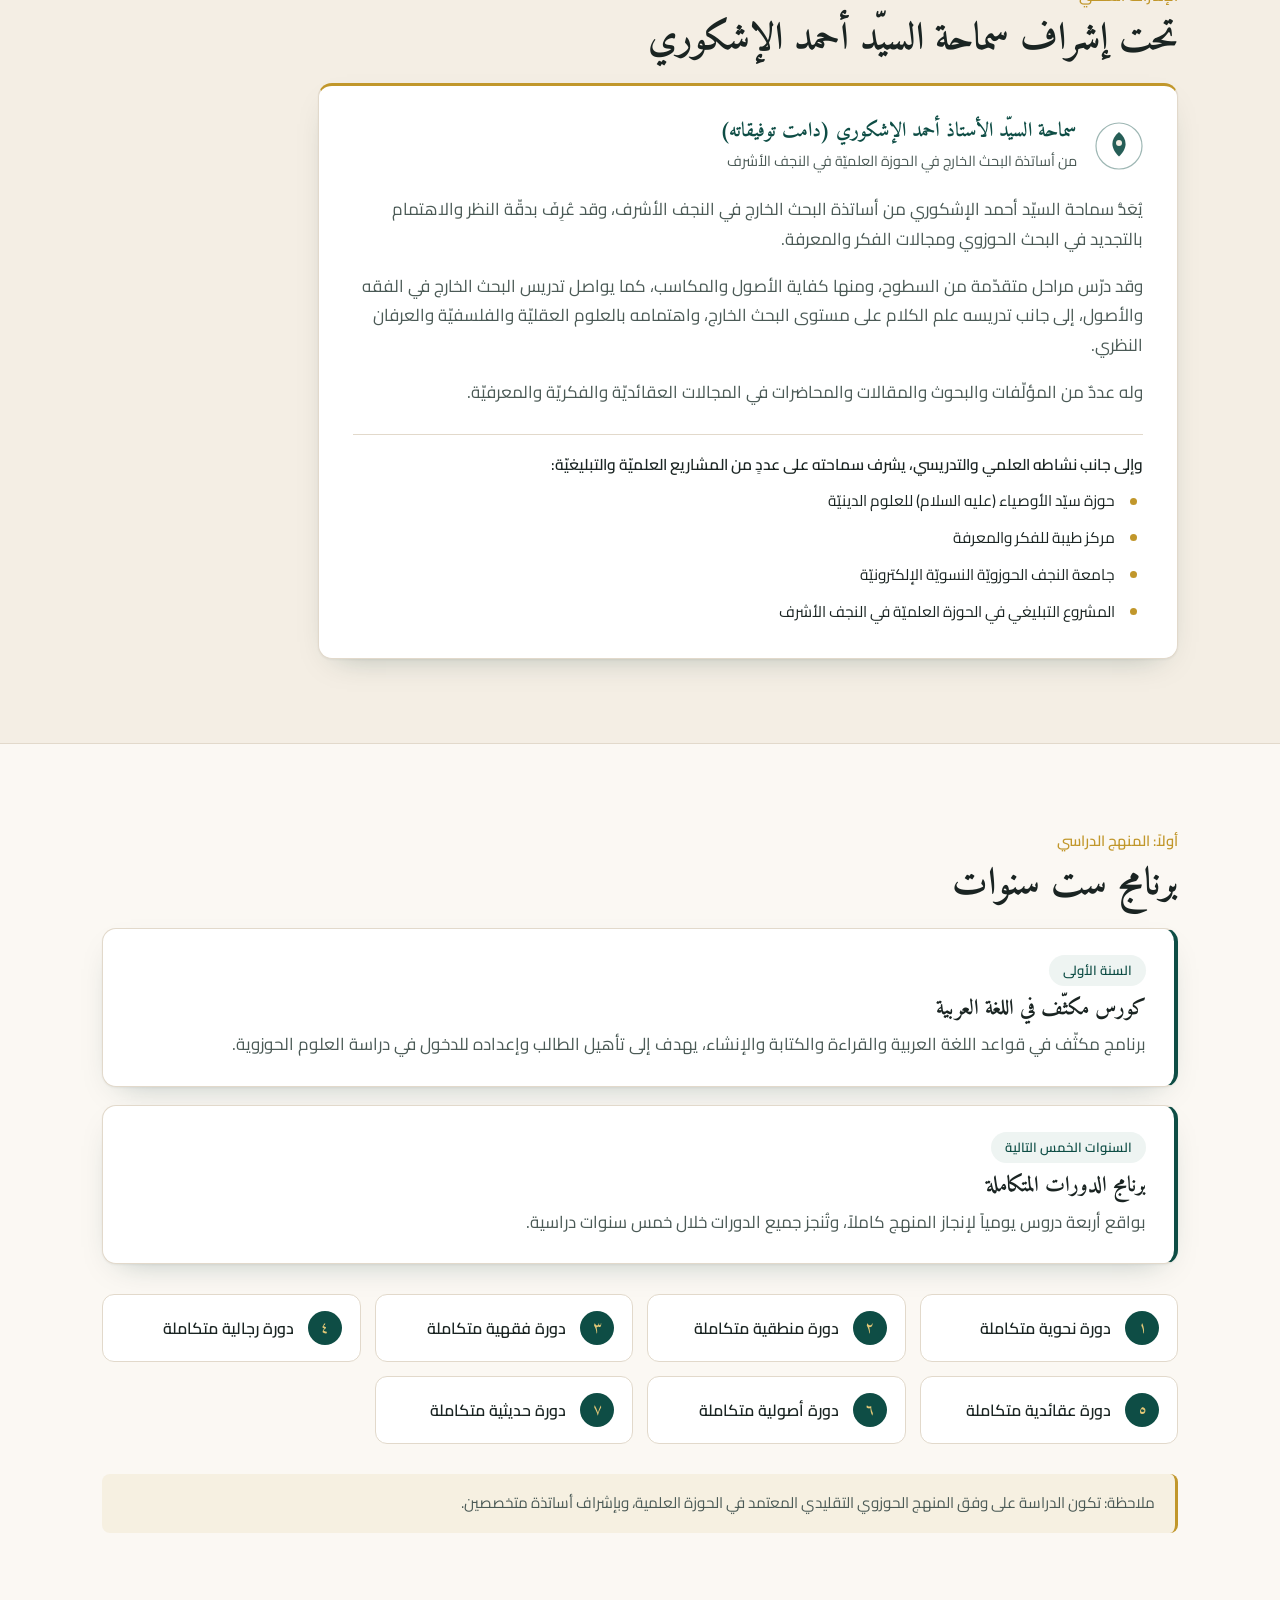
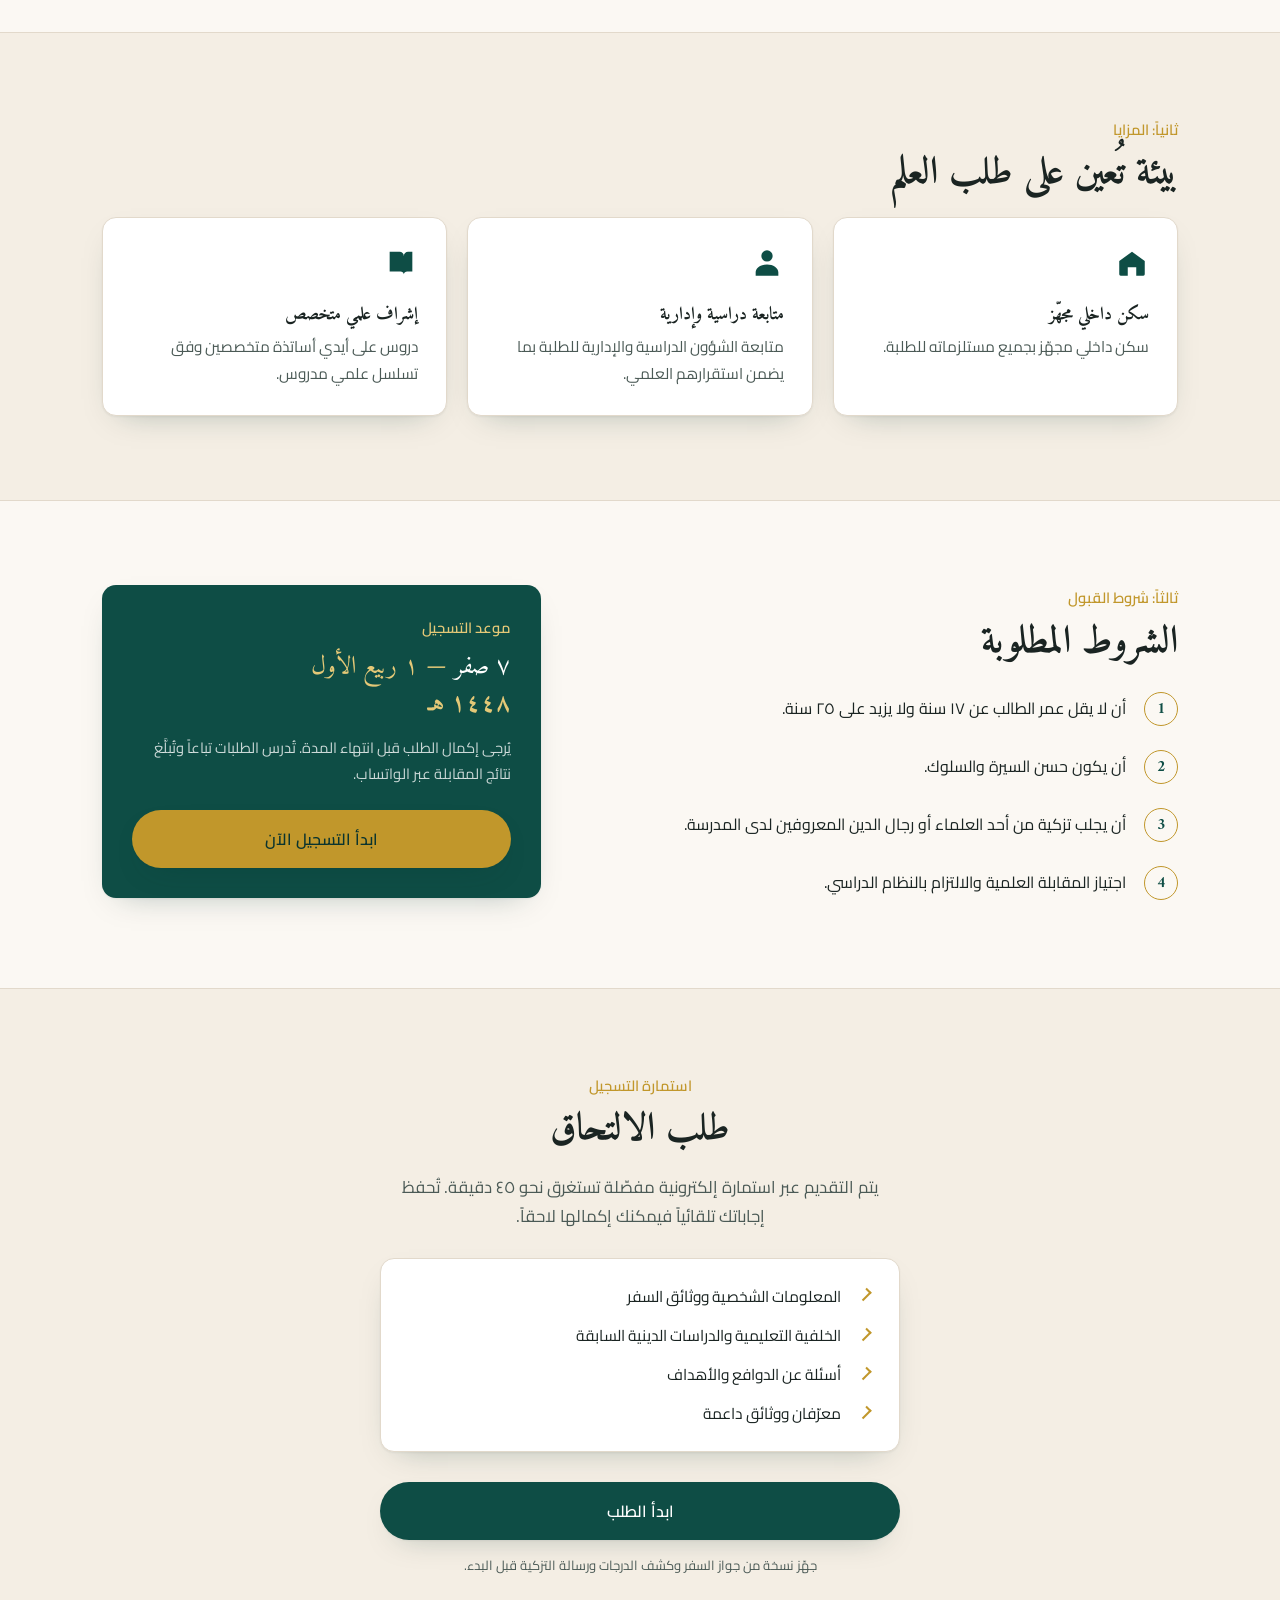
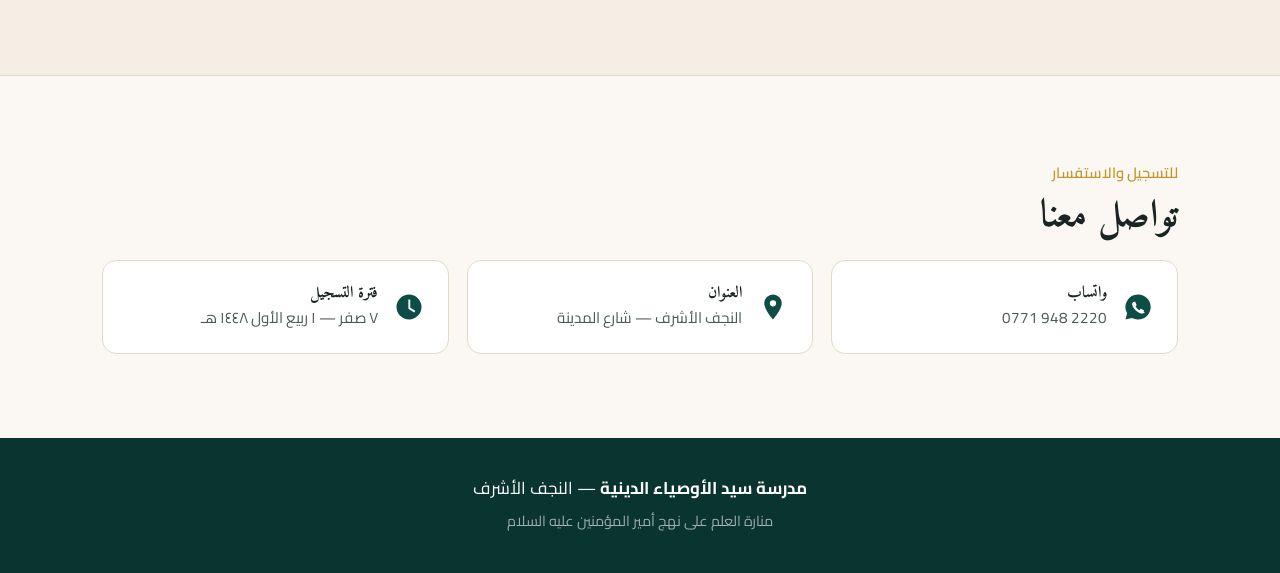
==== commit e4d2054d: "Describe the school's affiliation and academic supervision The About section now states the school's" ====
--- a/index.html
+++ b/index.html
@@ -12,7 +12,7 @@
 <link rel="preconnect" href="https://fonts.googleapis.com">
 <link rel="preconnect" href="https://fonts.gstatic.com" crossorigin>
 <link href="https://fonts.googleapis.com/css2?family=Amiri:wght@400;700&family=Cairo:wght@300;400;600;700&family=Cormorant+Garamond:wght@400;600;700&family=Inter:wght@300;400;500;600&display=swap" rel="stylesheet">
-<link rel="stylesheet" href="assets/styles.css?v=2">
+<link rel="stylesheet" href="assets/styles.css?v=5">
 </head>
 <body>
 
@@ -32,6 +32,7 @@
 
     <nav class="site-nav" aria-label="Main">
       <a href="#about" data-i18n="navAbout">عن المدرسة</a>
+      <a href="#supervision" data-i18n="navSupervision">الإشراف</a>
       <a href="#curriculum" data-i18n="navCurriculum">المنهج</a>
       <a href="#features" data-i18n="navFeatures">المزايا</a>
       <a href="#admission" data-i18n="navAdmission">شروط القبول</a>
@@ -88,8 +89,9 @@
       <div>
         <p class="section-eyebrow" data-i18n="aboutEyebrow">عن المدرسة</p>
         <h2 data-i18n="aboutTitle">دراسة حوزوية أصيلة في مدينة العلم</h2>
-        <p data-i18n="aboutP1">تقع المدرسة في النجف الأشرف، حيث الحوزة العلمية العريقة، وتقدّم برنامجاً دراسياً على وفق المنهج الحوزوي التقليدي المعتمد، وبإشراف أساتذة متخصصين.</p>
-        <p data-i18n="aboutP2">صُمّم البرنامج ليأخذ الطالب من التأسيس اللغوي إلى إتمام الدورات العلمية الأساسية خلال ست سنوات، وفق منهج علمي مترابط ومدروس.</p>
+        <p data-i18n="aboutP1"></p>
+        <p data-i18n="aboutP2"></p>
+        <p data-i18n="aboutP3"></p>
       </div>
       <ul class="pill-list">
         <li data-i18n="aboutPill1">منهج حوزوي تقليدي معتمد</li>
@@ -100,8 +102,40 @@
     </div>
   </section>
 
+  <!-- ── Supervision ──────────────────────────────────── -->
+  <section id="supervision" class="section section-alt">
+    <div class="wrap">
+      <p class="section-eyebrow" data-i18n="supEyebrow"></p>
+      <h2 data-i18n="supTitle"></h2>
+
+      <article class="scholar-card">
+        <header class="scholar-head">
+          <span class="scholar-mark" aria-hidden="true">
+            <svg viewBox="0 0 48 48" width="48" height="48"><circle cx="24" cy="24" r="23" fill="none" stroke="currentColor" stroke-width="1.2" opacity=".4"/><path d="M24 10c4.4 3.6 6.6 7.6 6.6 12S27.6 31.2 24 34.6c-3.6-3.4-6.6-8.2-6.6-12.6S19.6 13.6 24 10z" fill="currentColor" opacity=".9"/><circle cx="24" cy="21" r="3" fill="var(--paper-2)"/></svg>
+          </span>
+          <div>
+            <h3 data-i18n="supName"></h3>
+            <p class="scholar-role" data-i18n="supRole"></p>
+          </div>
+        </header>
+
+        <p data-i18n="supP1"></p>
+        <p data-i18n="supP2"></p>
+        <p data-i18n="supP3"></p>
+
+        <h4 data-i18n="supProjectsTitle"></h4>
+        <ul class="project-list">
+          <li data-i18n="supProject1"></li>
+          <li data-i18n="supProject2"></li>
+          <li data-i18n="supProject3"></li>
+          <li data-i18n="supProject4"></li>
+        </ul>
+      </article>
+    </div>
+  </section>
+
   <!-- ── Curriculum ───────────────────────────────────── -->
-  <section id="curriculum" class="section section-alt">
+  <section id="curriculum" class="section">
     <div class="wrap">
       <p class="section-eyebrow" data-i18n="currEyebrow">أولاً: المنهج الدراسي</p>
       <h2 data-i18n="currTitle">برنامج ست سنوات</h2>
@@ -133,7 +167,7 @@
   </section>
 
   <!-- ── Features ─────────────────────────────────────── -->
-  <section id="features" class="section">
+  <section id="features" class="section section-alt">
     <div class="wrap">
       <p class="section-eyebrow" data-i18n="featEyebrow">ثانياً: المزايا</p>
       <h2 data-i18n="featTitle">بيئة تُعين على طلب العلم</h2>
@@ -158,7 +192,7 @@
   </section>
 
   <!-- ── Admission ────────────────────────────────────── -->
-  <section id="admission" class="section section-alt">
+  <section id="admission" class="section">
     <div class="wrap grid-2">
       <div>
         <p class="section-eyebrow" data-i18n="admEyebrow">ثالثاً: شروط القبول</p>
@@ -180,7 +214,7 @@
   </section>
 
   <!-- ── Apply ────────────────────────────────────────── -->
-  <section id="apply" class="section">
+  <section id="apply" class="section section-alt">
     <div class="wrap narrow apply-cta">
       <p class="section-eyebrow" data-i18n="applyEyebrow">استمارة التسجيل</p>
       <h2 data-i18n="applyTitle">طلب الالتحاق</h2>
@@ -197,7 +231,7 @@
   </section>
 
   <!-- ── Contact ──────────────────────────────────────── -->
-  <section id="contact" class="section section-alt">
+  <section id="contact" class="section">
     <div class="wrap">
       <p class="section-eyebrow" data-i18n="contactEyebrow">للتسجيل والاستفسار</p>
       <h2 data-i18n="contactTitle">تواصل معنا</h2>
@@ -235,7 +269,7 @@
   </div>
 </footer>
 
-<script src="assets/i18n.js?v=2"></script>
-<script src="assets/app.js?v=2"></script>
+<script src="assets/i18n.js?v=5"></script>
+<script src="assets/app.js?v=5"></script>
 </body>
 </html>
--- a/assets/styles.css
+++ b/assets/styles.css
@@ -162,6 +162,32 @@
   width:8px; height:8px; border-radius:50%; background:var(--gold);
 }
 
+/* ── Supervision ────────────────────────────────────── */
+.scholar-card{
+  background:#fff; border:1px solid var(--line); border-radius:var(--radius);
+  padding:32px 34px; box-shadow:var(--shadow); max-width:860px;
+  border-top:3px solid var(--gold);
+}
+.scholar-head{ display:flex; align-items:center; gap:18px; margin-bottom:22px; }
+.scholar-mark{ color:var(--green-800); flex:none; display:grid; place-items:center; }
+.scholar-head h3{
+  margin:0 0 2px; font-size:1.25rem; color:var(--green-800); line-height:1.4;
+}
+.scholar-role{ margin:0; font-size:.9rem; color:var(--ink-2); }
+.scholar-card p{ color:var(--ink-2); }
+.scholar-card h4{
+  font-family:var(--font-body); font-size:.97rem; font-weight:600; color:var(--ink);
+  margin:26px 0 14px; padding-top:20px; border-top:1px solid var(--line);
+}
+.project-list{ list-style:none; margin:0; padding:0; display:grid; gap:10px; }
+.project-list li{
+  position:relative; padding-inline-start:28px; font-size:.96rem;
+}
+.project-list li::before{
+  content:""; position:absolute; inset-inline-start:6px; top:.62em;
+  width:7px; height:7px; border-radius:50%; background:var(--gold);
+}
+
 /* ── Curriculum ─────────────────────────────────────── */
 .year-card{
   background:#fff; border:1px solid var(--line); border-radius:var(--radius);
